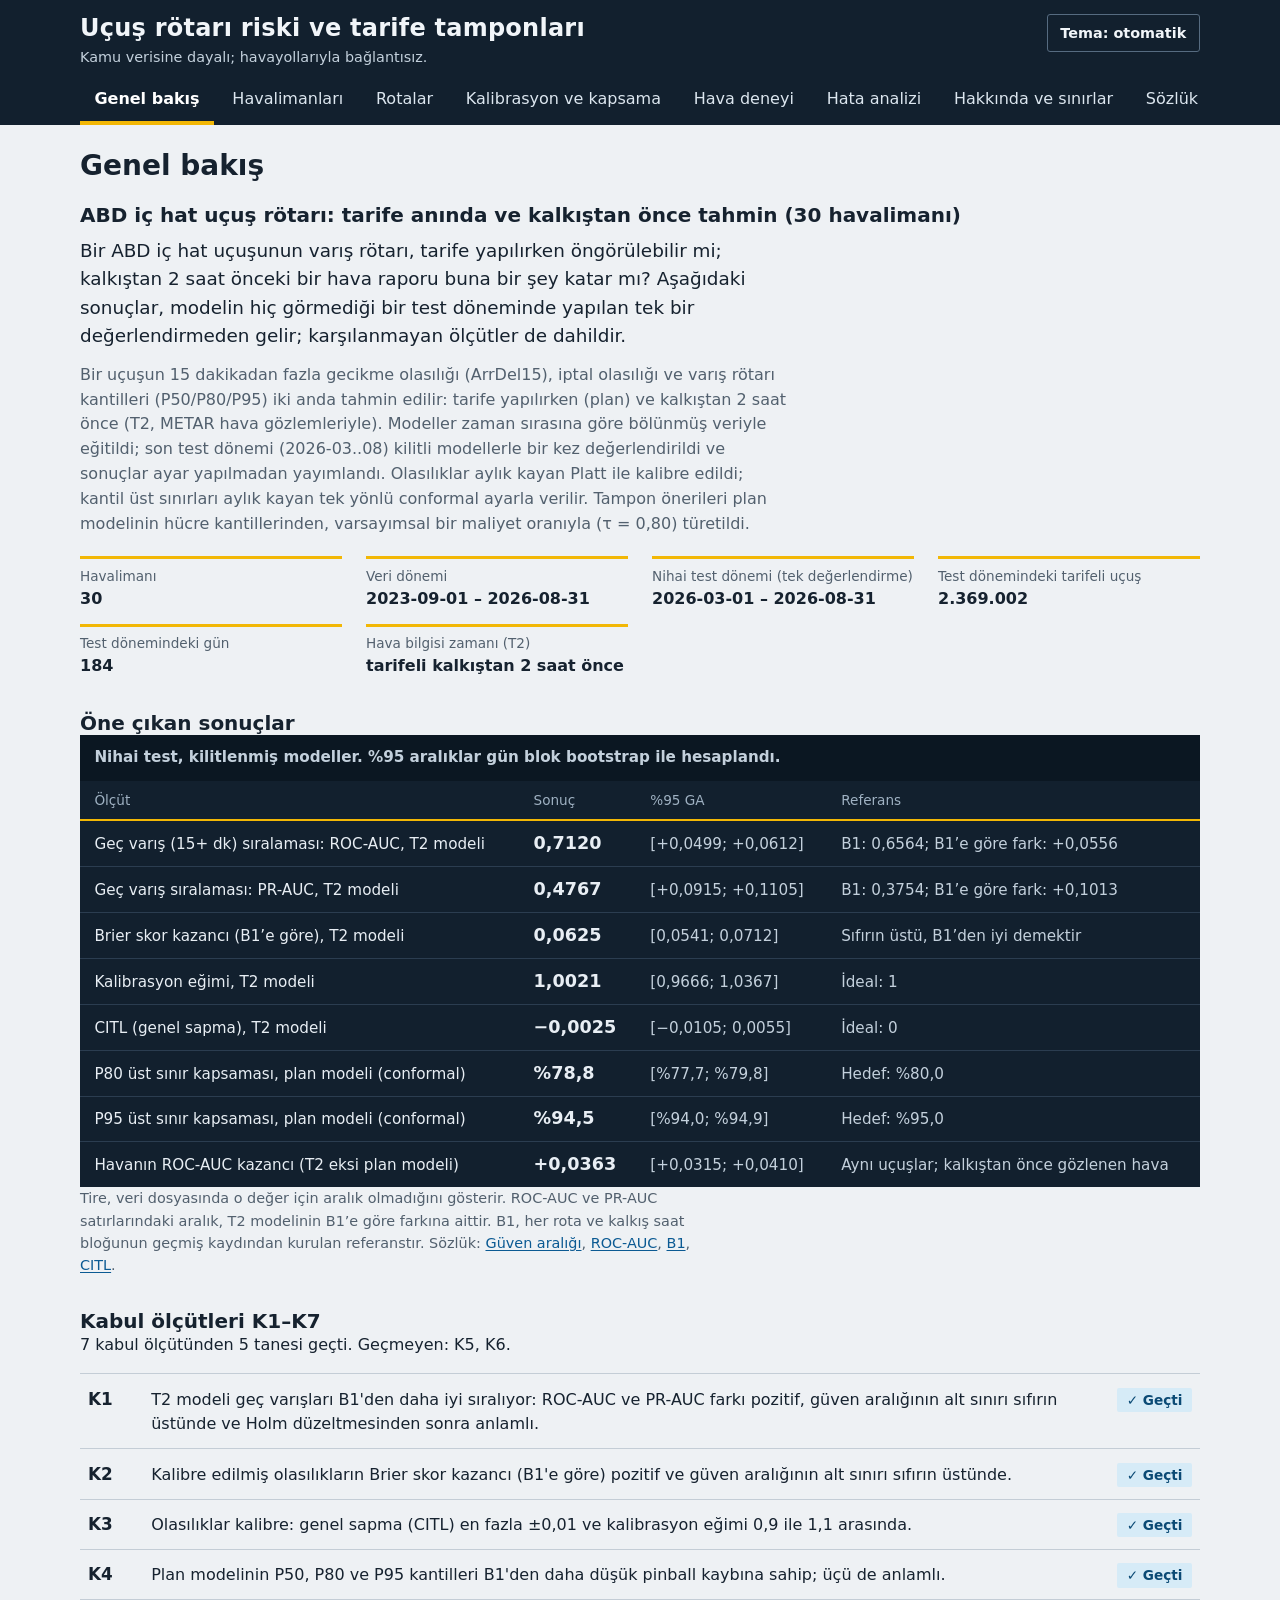
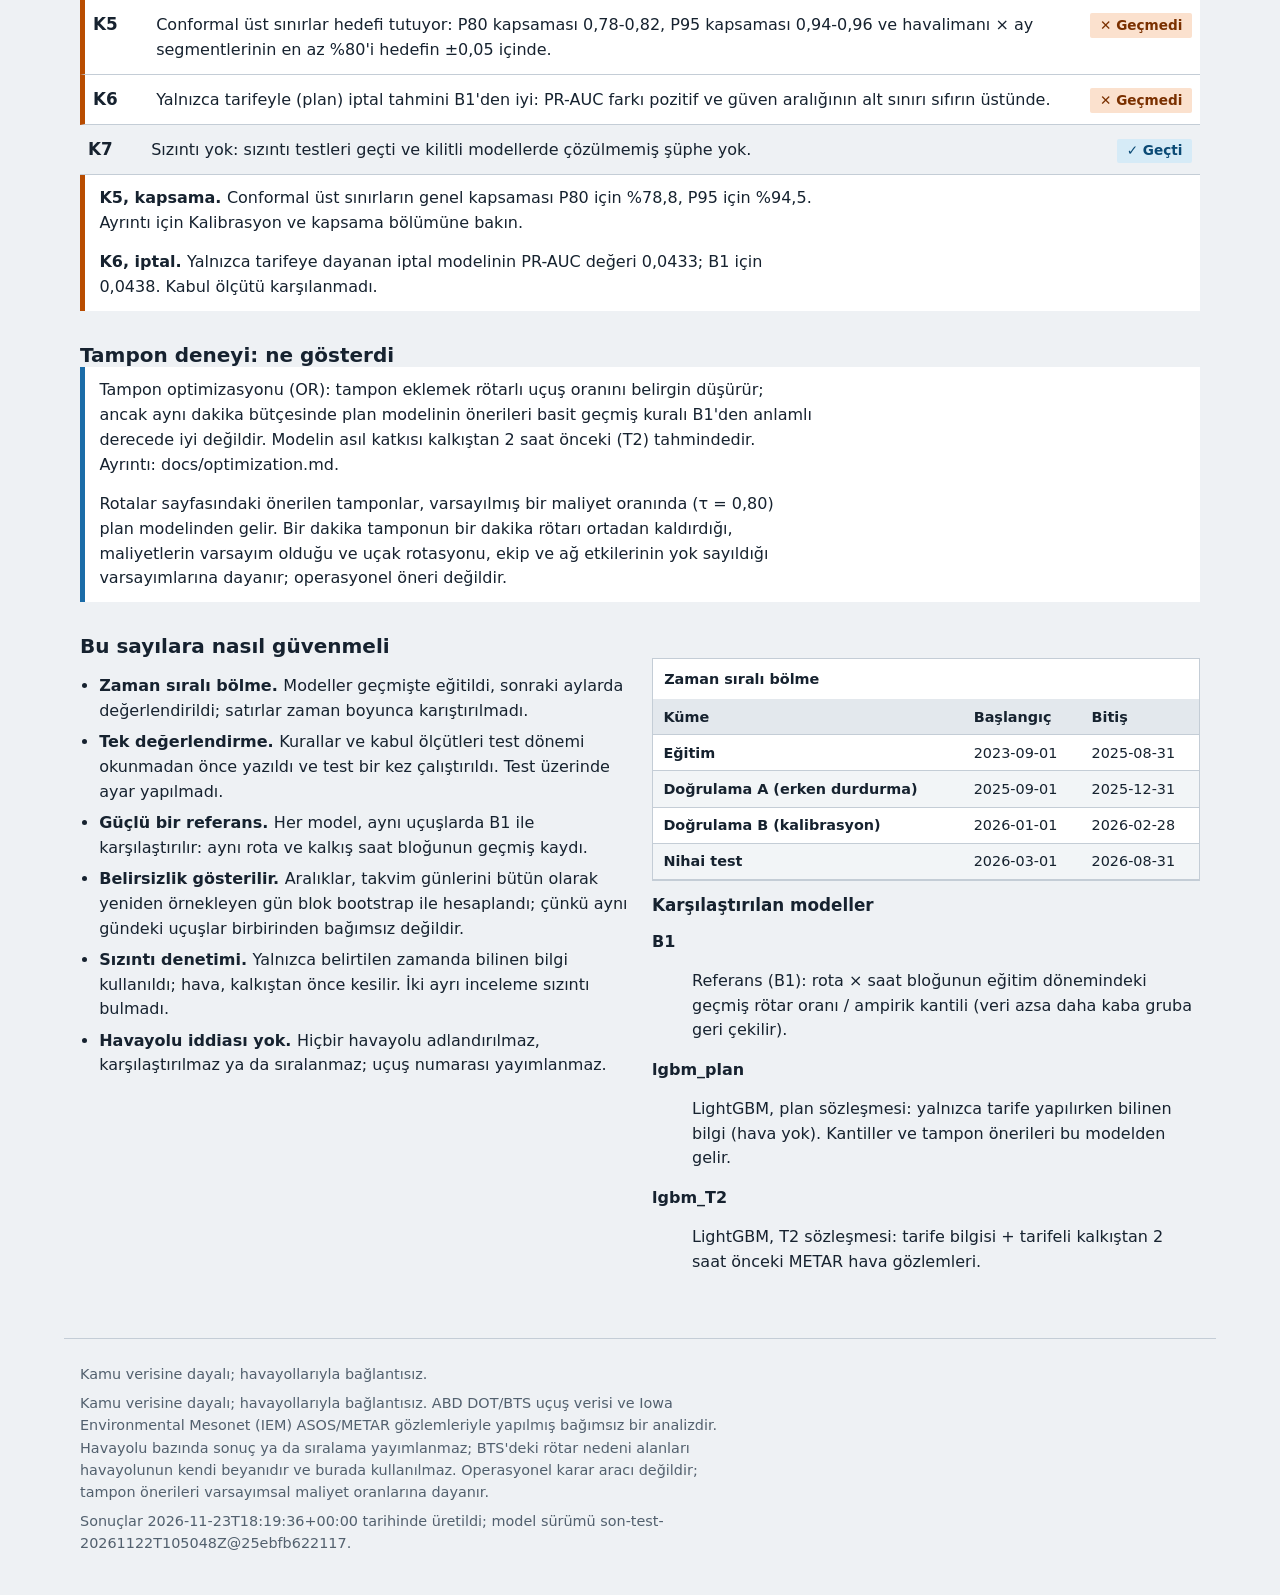
==== deliverables/src/web/index.html @ 30172d58 "Flight delay forecasting: data layer, calibrated models, conformal quantiles, buffer optimisation, s" ====
<!doctype html>
<html lang="tr">
<head>
  <meta charset="utf-8">
  <meta http-equiv="Content-Security-Policy" content="default-src 'self'; script-src 'self'; style-src 'self'; img-src 'self'; font-src 'self'; connect-src 'self'; object-src 'none'; base-uri 'none'; form-action 'none'">
  <meta name="viewport" content="width=device-width, initial-scale=1">
  <meta name="color-scheme" content="light dark">
  <meta name="description" content="ABD iç hat uçuşları için rötar riski ve tarife tamponu analizi; kamu verisine dayalı, havayollarıyla bağlantısız.">
  <title>Uçuş rötarı riski ve tarife tamponları</title>
  <link rel="icon" href="./favicon.svg" type="image/svg+xml">
  <link rel="stylesheet" href="./css/style.css">
  <script src="./js/theme-init.js"></script>
  <script type="module" src="./js/main.js"></script>
</head>
<body>
  <a class="skip" href="#main" id="skip-link">İçeriğe geç</a>

  <header class="masthead">
    <div class="masthead-inner">
      <div class="brand">
        <h1 id="site-title">Uçuş rötarı riski ve tarife tamponları</h1>
        <p class="disclaimer">Kamu verisine dayalı; havayollarıyla bağlantısız.</p>
      </div>
      <button type="button" class="btn theme-btn" id="theme-toggle">Tema: otomatik</button>
    </div>
    <nav aria-label="Bölümler" class="tabs">
      <ul>
        <li><a href="#overview" data-nav="overview">Genel bakış</a></li>
        <li><a href="#airports" data-nav="airports">Havalimanları</a></li>
        <li><a href="#routes" data-nav="routes">Rotalar</a></li>
        <li><a href="#calibration" data-nav="calibration">Kalibrasyon ve kapsama</a></li>
        <li><a href="#weather" data-nav="weather">Hava deneyi</a></li>
        <li><a href="#errors" data-nav="errors">Hata analizi</a></li>
        <li><a href="#about" data-nav="about">Hakkında ve sınırlar</a></li>
        <li><a href="#sozluk" data-nav="sozluk">Sözlük</a></li>
      </ul>
    </nav>
  </header>

  <div id="sample-banner" class="sample-banner" role="note" hidden>
    Bu dosyalar örnek veri olarak işaretli. Sayılar gerçek sonuç değildir.
  </div>

  <main id="main" tabindex="-1">
    <noscript>
      <p class="error">Bu site, önceden hesaplanmış JSON dosyalarını JavaScript ile okur. Sonuçları görmek için JavaScript’i etkinleştirin.</p>
    </noscript>

    <section id="view-overview" class="view" aria-labelledby="h-overview">
      <h2 id="h-overview" tabindex="-1">Genel bakış</h2>
      <div data-view-body></div>
    </section>

    <section id="view-airports" class="view" aria-labelledby="h-airports" hidden>
      <h2 id="h-airports" tabindex="-1">Havalimanları</h2>
      <div data-view-body></div>
    </section>

    <section id="view-routes" class="view" aria-labelledby="h-routes" hidden>
      <h2 id="h-routes" tabindex="-1">Rotalar</h2>
      <div data-view-body></div>
    </section>

    <section id="view-calibration" class="view" aria-labelledby="h-calibration" hidden>
      <h2 id="h-calibration" tabindex="-1">Kalibrasyon ve kapsama</h2>
      <div data-view-body></div>
    </section>

    <section id="view-weather" class="view" aria-labelledby="h-weather" hidden>
      <h2 id="h-weather" tabindex="-1">Hava deneyi</h2>
      <div data-view-body></div>
    </section>

    <section id="view-errors" class="view" aria-labelledby="h-errors" hidden>
      <h2 id="h-errors" tabindex="-1">Hata analizi</h2>
      <div data-view-body></div>
    </section>

    <section id="view-about" class="view" aria-labelledby="h-about" hidden>
      <h2 id="h-about" tabindex="-1">Hakkında ve sınırlar</h2>
      <div data-view-body></div>
    </section>

    <section id="view-sozluk" class="view" aria-labelledby="h-sozluk" hidden>
      <h2 id="h-sozluk" tabindex="-1">Sözlük</h2>
      <div data-view-body></div>
    </section>
  </main>

  <footer class="site-footer">
    <p>Kamu verisine dayalı; havayollarıyla bağlantısız.</p>
    <p id="footer-disclaimer"></p>
    <p id="footer-build"></p>
  </footer>
</body>
</html>
---- deliverables/src/web/css/style.css ----
/* Flight delay risk and schedule buffers - static site styles.
   Palette (named): apron ink #12202E, tarmac #EEF1F4, signal blue #1B6CA8,
   beacon orange #B84C00, taxiway amber #F2B705, slate #52606E.
   No web fonts: system stacks only (the site loads nothing from outside). */

:root {
  color-scheme: light;
  --ink: #12202E;
  --tarmac: #EEF1F4;
  --blue: #1B6CA8;
  --orange: #B84C00;
  --amber: #F2B705;
  --slate: #52606E;

  --bg: var(--tarmac);
  --surface: #FFFFFF;
  --surface-2: #E3E8ED;
  --text: #16222F;
  --muted: var(--slate);
  --line: #C4CDD6;
  --link: #0B5A93;
  --focus: #0B4F8A;
  --map-bg: #F7F9FB;

  --c-a: #1B6CA8;
  --c-b: #B84C00;
  --c-c: #5C6B7A;
  --c-d: #00805F;
  --c-e: #A8337F;

  --pass-bg: #D6EBF7;
  --pass-fg: #0B4A75;
  --fail-bg: #FBE1CE;
  --fail-fg: #7A3000;
  --na-bg: #E3E8ED;
  --na-fg: #3E4A57;

  --font-body: system-ui, -apple-system, "Segoe UI", Roboto, "Helvetica Neue", Arial, sans-serif;
  --font-head: "Bahnschrift", "DIN Alternate", "Franklin Gothic Medium", "Arial Narrow", system-ui, sans-serif;
  --wrap: 72rem;
}

@media (prefers-color-scheme: dark) {
  :root:not([data-theme="light"]) {
    color-scheme: dark;
    --bg: #0C151E;
    --surface: #142130;
    --surface-2: #1B2D40;
    --text: #E4EAF0;
    --muted: #A7B5C3;
    --line: #2A3C4F;
    --link: #8CC8F2;
    --focus: #FFD24A;
    --map-bg: #101C28;
    --c-a: #5DAEE8;
    --c-b: #FF9A4D;
    --c-c: #A7B5C3;
    --c-d: #3CCB9D;
    --c-e: #E58AC3;
    --pass-bg: #123850;
    --pass-fg: #BFE3FA;
    --fail-bg: #4A2406;
    --fail-fg: #FFD0A8;
    --na-bg: #22303F;
    --na-fg: #C3CED9;
  }
}

:root[data-theme="dark"] {
  color-scheme: dark;
  --bg: #0C151E;
  --surface: #142130;
  --surface-2: #1B2D40;
  --text: #E4EAF0;
  --muted: #A7B5C3;
  --line: #2A3C4F;
  --link: #8CC8F2;
  --focus: #FFD24A;
  --map-bg: #101C28;
  --c-a: #5DAEE8;
  --c-b: #FF9A4D;
  --c-c: #A7B5C3;
  --c-d: #3CCB9D;
  --c-e: #E58AC3;
  --pass-bg: #123850;
  --pass-fg: #BFE3FA;
  --fail-bg: #4A2406;
  --fail-fg: #FFD0A8;
  --na-bg: #22303F;
  --na-fg: #C3CED9;
}

*, *::before, *::after { box-sizing: border-box; }
[hidden] { display: none !important; }

html { font-size: 100%; -webkit-text-size-adjust: 100%; }

body {
  margin: 0;
  background: var(--bg);
  color: var(--text);
  font-family: var(--font-body);
  font-size: 1rem;
  line-height: 1.55;
}

h1, h2, h3, h4 { font-family: var(--font-head); line-height: 1.2; margin: 0; }
h2 { font-size: 1.75rem; font-weight: 600; }
h3 { font-size: 1.25rem; font-weight: 600; }
h4 { font-size: 1.05rem; font-weight: 600; }
p { margin: 0; }
p, li, dd { max-width: 70ch; }

a { color: var(--link); text-underline-offset: 0.15em; }

:focus-visible { outline: 3px solid var(--focus); outline-offset: 2px; }
h2:focus, main:focus { outline: none; }

.skip {
  position: absolute; left: 0.5rem; top: -4rem; z-index: 10;
  background: var(--amber); color: var(--ink); padding: 0.5rem 0.9rem; font-weight: 600;
}
.skip:focus { top: 0.5rem; }

.visually-hidden {
  position: absolute; width: 1px; height: 1px; margin: -1px; padding: 0;
  overflow: hidden; clip: rect(0 0 0 0); white-space: nowrap; border: 0;
}

.muted { color: var(--muted); }
.num { text-align: right; font-variant-numeric: tabular-nums; }

/* Masthead and section tabs */
.masthead { background: var(--ink); color: #F1F5F9; }
.masthead :focus-visible { outline-color: var(--amber); }
.masthead-inner {
  max-width: var(--wrap); margin: 0 auto; padding: 0.9rem 1rem 0.5rem;
  display: flex; gap: 1rem; align-items: flex-start; justify-content: space-between;
}
.brand h1 { font-size: 1.5rem; font-weight: 600; letter-spacing: 0.01em; }
.disclaimer { color: #C3D0DC; font-size: 0.9rem; margin-top: 0.15rem; }

.tabs { max-width: var(--wrap); margin: 0 auto; padding: 0 1rem; overflow-x: auto; }
.tabs ul { list-style: none; margin: 0; padding: 0; display: flex; gap: 0.25rem; min-width: max-content; }
.tabs li { max-width: none; }
.tabs a {
  display: block; padding: 0.7rem 0.9rem 0.6rem; color: #DCE6EF; text-decoration: none;
  border-bottom: 4px solid transparent; font-weight: 500;
}
.tabs a:hover { color: #FFFFFF; border-bottom-color: #566B80; }
.tabs a[aria-current="page"] { color: #FFFFFF; border-bottom-color: var(--amber); font-weight: 600; }

.sample-banner { background: var(--amber); color: var(--ink); padding: 0.6rem 1rem; text-align: center; font-weight: 600; }

/* Layout */
main { max-width: var(--wrap); margin: 0 auto; padding: 1.5rem 1rem 3rem; }
.view > h2 { margin-bottom: 1.25rem; }
[data-view-body] > * + * { margin-top: 2rem; }
.stack > * + * { margin-top: 0.9rem; }

.site-footer { border-top: 1px solid var(--line); padding: 1.5rem 1rem 2.5rem; color: var(--muted); font-size: 0.9rem; max-width: var(--wrap); margin: 0 auto; }
.site-footer p + p { margin-top: 0.4rem; }

/* Buttons and form controls */
.btn {
  font: inherit; font-size: 0.9rem; font-weight: 600; cursor: pointer;
  background: var(--surface); color: var(--text); border: 1px solid var(--line);
  padding: 0.4rem 0.8rem; border-radius: 3px;
}
.btn:hover { border-color: var(--blue); }
.theme-btn { background: transparent; color: #F1F5F9; border-color: #566B80; flex: none; }
.theme-btn:hover { border-color: #FFFFFF; }

.controls { display: flex; flex-wrap: wrap; gap: 0.75rem 1.25rem; align-items: flex-end; }
.field { display: flex; flex-direction: column; gap: 0.25rem; font-size: 0.9rem; font-weight: 600; min-width: 11rem; }
.field select {
  font: inherit; font-weight: 400; color: var(--text); background: var(--surface);
  border: 1px solid var(--muted); border-radius: 3px; padding: 0.4rem 0.5rem; max-width: 100%;
}

/* Notices */
.notice { border-left: 5px solid var(--blue); background: var(--surface); padding: 0.7rem 0.9rem; }
.notice.warn { border-left-color: var(--orange); }
.notice strong { font-weight: 700; }
.note { color: var(--muted); font-size: 0.9rem; }
.status { color: var(--muted); }
.error { border-left: 5px solid var(--orange); background: var(--fail-bg); color: var(--fail-fg); padding: 0.8rem 1rem; }
.error p + p { margin-top: 0.5rem; }
.error .btn { margin-top: 0.75rem; }

/* Overview hero and board */
.hero .lede { font-size: 1.15rem; max-width: 62ch; margin-top: 0.6rem; }
.hero .method { margin-top: 0.75rem; color: var(--muted); }
.facts { display: grid; grid-template-columns: repeat(auto-fit, minmax(13rem, 1fr)); gap: 0.75rem 1.5rem; margin: 1.25rem 0 0; padding: 0; }
.facts div { border-top: 3px solid var(--amber); padding-top: 0.4rem; }
.facts dt { color: var(--muted); font-size: 0.85rem; }
.facts dd { margin: 0; font-weight: 600; font-variant-numeric: tabular-nums; }

.board { width: 100%; border-collapse: collapse; background: var(--ink); color: #E8EEF4; font-size: 0.95rem; }
.board caption { text-align: left; padding: 0.7rem 0.9rem; background: #0B1722; color: #C3D0DC; font-weight: 600; caption-side: top; }
.board th, .board td { padding: 0.55rem 0.9rem; text-align: left; vertical-align: baseline; }
.board thead th { color: #9FB1C2; font-weight: 500; font-size: 0.85rem; border-bottom: 2px solid var(--amber); }
.board tbody tr + tr > * { border-top: 1px solid #2B3D50; }
.board tbody th { font-weight: 500; }
.board td.num { font-size: 1.1rem; font-weight: 600; white-space: nowrap; }
.board td.ci { color: #C3D0DC; white-space: nowrap; }
.board td.ref { color: #C3D0DC; }
.board-wrap { overflow-x: auto; }

/* Acceptance criteria */
.criteria { list-style: none; margin: 1rem 0 0; padding: 0; border-top: 1px solid var(--line); }
.criteria > li { max-width: none; display: grid; grid-template-columns: 3.2rem 1fr auto; gap: 0.25rem 0.75rem; align-items: baseline; padding: 0.7rem 0.5rem; border-bottom: 1px solid var(--line); }
.criteria > li.is-fail { border-left: 5px solid var(--orange); background: var(--surface); }
.criteria .cid { font-family: var(--font-head); font-weight: 700; font-size: 1.05rem; }
.criteria .ctitle { font-weight: 500; }
.criteria details { grid-column: 2 / -1; font-size: 0.9rem; color: var(--muted); }
.criteria summary { cursor: pointer; }
.badge { display: inline-block; padding: 0.1rem 0.6rem; border-radius: 2px; font-size: 0.85rem; font-weight: 700; white-space: nowrap; }
.badge.pass { background: var(--pass-bg); color: var(--pass-fg); }
.badge.fail { background: var(--fail-bg); color: var(--fail-fg); }
.badge.na { background: var(--na-bg); color: var(--na-fg); }

.points { padding-left: 1.2rem; }
.points li { margin-top: 0.4rem; }

/* Generic tables */
.table-wrap { overflow-x: auto; border: 1px solid var(--line); background: var(--surface); max-width: 100%; }
.table-wrap:focus-visible { outline-offset: -3px; }
table.data { border-collapse: collapse; width: 100%; font-size: 0.9rem; }
table.data caption { text-align: left; padding: 0.55rem 0.7rem; font-weight: 600; }
table.data th, table.data td { padding: 0.4rem 0.65rem; border-bottom: 1px solid var(--line); text-align: left; vertical-align: baseline; white-space: nowrap; }
table.data thead th { background: var(--surface-2); font-weight: 600; }
table.data tr.group-row th { text-align: center; font-size: 0.8rem; color: var(--muted); border-left: 1px solid var(--line); }
table.data tr.group-row th:first-child { border-left: 0; }
table.data th.num, table.data td.num { text-align: right; font-variant-numeric: tabular-nums; }
table.data tbody tr:nth-child(even) { background: color-mix(in srgb, var(--surface-2) 45%, transparent); }
table.data tbody th { font-weight: 600; }
table.data .np { color: var(--muted); font-style: italic; }
table.sticky-first th:first-child, table.sticky-first td:first-child { position: sticky; left: 0; background: var(--surface); z-index: 1; }
table.sticky-first thead th:first-child { background: var(--surface-2); }
button.sort { font: inherit; font-weight: 600; color: inherit; background: none; border: 0; padding: 0; cursor: pointer; text-align: inherit; }
button.sort .arrow { display: inline-block; min-width: 1em; color: var(--muted); }
button.sort:hover { text-decoration: underline; }
.table-status { margin-top: 0.5rem; color: var(--muted); font-size: 0.9rem; }
.table-more { margin-top: 0.5rem; }
.link-btn { font: inherit; color: var(--link); background: none; border: 0; padding: 0; cursor: pointer; text-decoration: underline; text-underline-offset: 0.15em; font-weight: 600; }

/* Charts and map */
.chart-box { background: var(--surface); border: 1px solid var(--line); padding: 0.5rem; max-width: 46rem; }
.chart-box.wide { max-width: none; }
.chart { display: block; width: 100%; height: auto; }
.chart text { font-family: var(--font-body); font-size: 12px; fill: var(--muted); }
.chart .grid { stroke: var(--line); stroke-width: 1; }
.chart .axis { stroke: var(--muted); stroke-width: 1.2; }
.chart .diag { stroke: var(--muted); stroke-width: 1.2; stroke-dasharray: 2 4; }
.chart .ref { stroke: var(--text); stroke-width: 1.2; stroke-dasharray: 6 4; }
.chart text.ref-label { fill: var(--text); text-anchor: end; }
.chart text.axis-title { fill: var(--text); text-anchor: middle; font-size: 12.5px; }
.chart text.bar-val { fill: var(--text); }
.chart .bar { fill: var(--c-a); }
.chart .bar.neg { fill: var(--c-b); }
.chart.mini { display: inline-block; width: 150px; height: 22px; vertical-align: middle; }

.ser { --sc: var(--c-a); }
.ser-a { --sc: var(--c-a); }
.ser-b { --sc: var(--c-b); }
.ser-c { --sc: var(--c-c); }
.ser-d { --sc: var(--c-d); }
.ser-e { --sc: var(--c-e); }
.ser .line { fill: none; stroke: var(--sc); stroke-width: 2.2; }
.ser.dashed .line { stroke-dasharray: 7 4; }
.ser .mk { fill: var(--sc); stroke: var(--sc); stroke-width: 1.5; }
.ser.hollow .mk { fill: var(--surface); }

.legend { list-style: none; margin: 0.6rem 0 0; padding: 0; display: flex; flex-wrap: wrap; gap: 0.35rem 1.25rem; font-size: 0.9rem; }
.legend li { display: flex; align-items: center; gap: 0.4rem; max-width: none; }
.swatch { flex: none; }

.map-box { background: var(--map-bg); border: 1px solid var(--line); }
.map { display: block; width: 100%; height: auto; }
.map .map-bg { fill: var(--map-bg); }
.map .grid { fill: none; stroke: var(--line); stroke-width: 1; }
.map text { font-family: var(--font-body); }
.map .grid-label { font-size: 11px; fill: var(--muted); }
.map .state { fill: color-mix(in srgb, var(--surface-2) 55%, transparent); stroke: var(--muted); stroke-width: 0.6; stroke-opacity: 0.55; stroke-linejoin: round; }
.map.has-states .grid { stroke-opacity: 0.45; stroke-dasharray: 2 4; }
.map .leader { stroke: var(--muted); stroke-width: 1; }
.map .pt { cursor: pointer; }
.map .pt:focus { outline: none; }
.map .pt .dot { stroke: var(--text); stroke-width: 1.2; }
.map .pt.hidden-pt .dot { fill: var(--surface); stroke-dasharray: 3 2; }
.map .pt .ring { fill: none; stroke: transparent; stroke-width: 3; }
.map .pt:hover .ring { stroke: var(--muted); }
.map .pt.sel .ring, .map .pt:focus-visible .ring { stroke: var(--focus); }
.map .pt-label { font-size: 11px; font-weight: 600; fill: var(--text); paint-order: stroke; stroke: var(--map-bg); stroke-width: 3px; stroke-linejoin: round; pointer-events: none; }

.map-layout { display: grid; gap: 1rem; grid-template-columns: minmax(0, 1fr); }
@media (min-width: 62rem) { .map-layout { grid-template-columns: minmax(0, 1fr) 19rem; align-items: start; } }
.detail { background: var(--surface); border: 1px solid var(--line); border-top: 4px solid var(--amber); padding: 0.8rem 1rem; }
.detail h3 { margin-bottom: 0.4rem; }
.detail dl { margin: 0.6rem 0 0; display: grid; grid-template-columns: 1fr auto; gap: 0.25rem 1rem; }
.detail dt { color: var(--muted); }
.detail dd { margin: 0; text-align: right; font-variant-numeric: tabular-nums; font-weight: 600; }
.ramp { display: flex; align-items: center; gap: 0.5rem; margin-top: 0.6rem; font-size: 0.85rem; color: var(--muted); flex-wrap: wrap; }
.ramp svg { flex: none; }
.ramp .key { display: inline-flex; align-items: center; gap: 0.3rem; }

details.data-table { margin-top: 0.75rem; }
details.data-table summary { cursor: pointer; font-weight: 600; }
details.data-table .table-wrap { margin-top: 0.5rem; }

.two-col { display: grid; gap: 1.5rem; grid-template-columns: minmax(0, 1fr); }
@media (min-width: 62rem) { .two-col { grid-template-columns: minmax(0, 1fr) minmax(0, 1fr); } }

/* Sözlük */
.gloss-input { font: inherit; font-weight: 400; color: var(--text); background: var(--surface); border: 1px solid var(--muted); border-radius: 3px; padding: 0.4rem 0.5rem; width: 100%; min-width: 14rem; }
.gloss-field { min-width: 16rem; flex: 1 1 16rem; max-width: 28rem; }
.gloss-group h3 { border-bottom: 3px solid var(--amber); padding-bottom: 0.3rem; }
.gloss-list { margin: 0; }
.term { max-width: none; padding: 0.75rem 0.5rem; border-bottom: 1px solid var(--line); scroll-margin-top: 1rem; }
.term:focus { outline: none; }
.term.is-target { border-left: 5px solid var(--amber); background: var(--surface); }
.term dt { font-family: var(--font-head); font-weight: 600; font-size: 1.05rem; }
.term dt a { color: inherit; }
.term dd { margin: 0.25rem 0 0; }
.term .where { color: var(--muted); font-size: 0.92rem; }
.term-link { white-space: nowrap; }

.source-list { list-style: none; margin: 0; padding: 0; }
.source-list li { max-width: none; padding: 0.7rem 0; border-top: 1px solid var(--line); }
.source-list li:last-child { border-bottom: 1px solid var(--line); }
.source-list .src-url { color: var(--muted); font-size: 0.9rem; overflow-wrap: anywhere; }

@media (max-width: 40rem) {
  h2 { font-size: 1.45rem; }
  .brand h1 { font-size: 1.25rem; }
  .masthead-inner { flex-direction: column; align-items: stretch; gap: 0.5rem; }
  .theme-btn { align-self: flex-start; }
  .criteria > li { grid-template-columns: 2.6rem 1fr; }
  .criteria .badge { grid-column: 2; justify-self: start; }
  .field { min-width: 100%; }
  .board th, .board td { padding: 0.5rem 0.6rem; }
}

@media (prefers-reduced-motion: reduce) {
  * { animation: none !important; transition: none !important; scroll-behavior: auto !important; }
}

@media (forced-colors: active) {
  .badge { border: 1px solid CanvasText; }
  .map .pt .dot { stroke: CanvasText; }
}
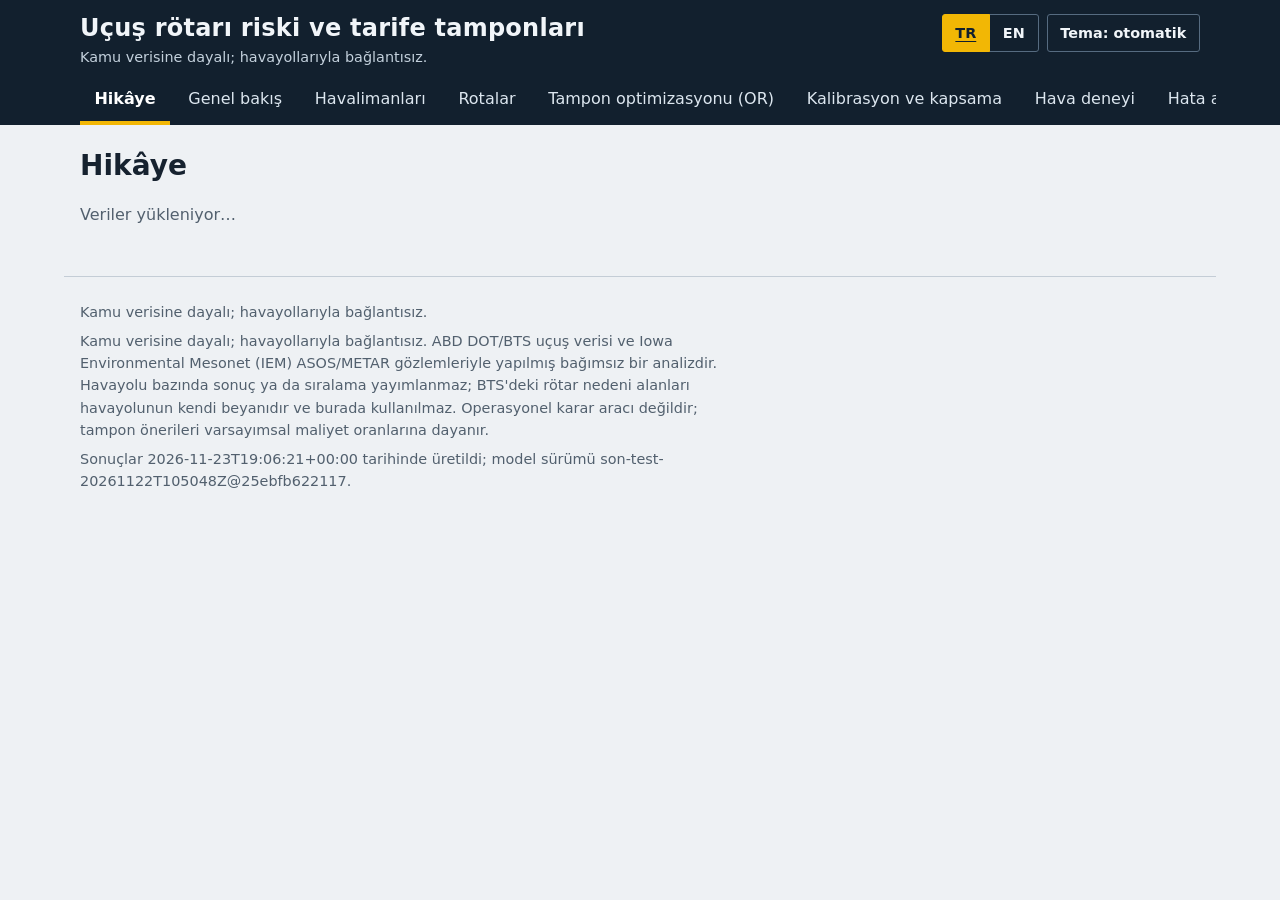
==== commit e08d70e4: "Site: story walkthrough, buffer optimisation tab, TR/EN language switch, plain-language explanations" ====
--- a/deliverables/src/web/index.html
+++ b/deliverables/src/web/index.html
@@ -13,82 +13,103 @@
   <script type="module" src="./js/main.js"></script>
 </head>
 <body>
-  <a class="skip" href="#main" id="skip-link">İçeriğe geç</a>
+  <!-- Sabit metinler Türkçe yazılıdır (varsayılan dil ve JavaScript'siz görünüm). data-t / data-t-aria
+       öznitelikleri js/metin.js içindeki anahtarlardır; dil düğmesiyle İngilizceye çevrilir. -->
+  <a class="skip" href="#main" id="skip-link" data-t="atla">İçeriğe geç</a>
 
   <header class="masthead">
     <div class="masthead-inner">
       <div class="brand">
-        <h1 id="site-title">Uçuş rötarı riski ve tarife tamponları</h1>
-        <p class="disclaimer">Kamu verisine dayalı; havayollarıyla bağlantısız.</p>
+        <h1 id="site-title" data-t="siteBasligi">Uçuş rötarı riski ve tarife tamponları</h1>
+        <p class="disclaimer" data-t="sorumluluk">Kamu verisine dayalı; havayollarıyla bağlantısız.</p>
       </div>
-      <button type="button" class="btn theme-btn" id="theme-toggle">Tema: otomatik</button>
+      <div class="header-tools">
+        <div class="lang-switch" role="group" aria-label="Dil" data-t-aria="dil.grup">
+          <button type="button" class="btn lang-btn" id="lang-tr" data-lang="tr" lang="tr" aria-label="Türkçe" aria-pressed="true">TR</button>
+          <button type="button" class="btn lang-btn" id="lang-en" data-lang="en" lang="en" aria-label="English" aria-pressed="false">EN</button>
+        </div>
+        <button type="button" class="btn theme-btn" id="theme-toggle">Tema: otomatik</button>
+      </div>
     </div>
-    <nav aria-label="Bölümler" class="tabs">
+    <nav aria-label="Bölümler" class="tabs" data-t-aria="nav">
       <ul>
-        <li><a href="#overview" data-nav="overview">Genel bakış</a></li>
-        <li><a href="#airports" data-nav="airports">Havalimanları</a></li>
-        <li><a href="#routes" data-nav="routes">Rotalar</a></li>
-        <li><a href="#calibration" data-nav="calibration">Kalibrasyon ve kapsama</a></li>
-        <li><a href="#weather" data-nav="weather">Hava deneyi</a></li>
-        <li><a href="#errors" data-nav="errors">Hata analizi</a></li>
-        <li><a href="#about" data-nav="about">Hakkında ve sınırlar</a></li>
-        <li><a href="#sozluk" data-nav="sozluk">Sözlük</a></li>
+        <li><a href="#story" data-nav="story" data-t="bolumler.story">Hikâye</a></li>
+        <li><a href="#overview" data-nav="overview" data-t="bolumler.overview">Genel bakış</a></li>
+        <li><a href="#airports" data-nav="airports" data-t="bolumler.airports">Havalimanları</a></li>
+        <li><a href="#routes" data-nav="routes" data-t="bolumler.routes">Rotalar</a></li>
+        <li><a href="#optimization" data-nav="optimization" data-t="bolumler.optimization">Tampon optimizasyonu (OR)</a></li>
+        <li><a href="#calibration" data-nav="calibration" data-t="bolumler.calibration">Kalibrasyon ve kapsama</a></li>
+        <li><a href="#weather" data-nav="weather" data-t="bolumler.weather">Hava deneyi</a></li>
+        <li><a href="#errors" data-nav="errors" data-t="bolumler.errors">Hata analizi</a></li>
+        <li><a href="#about" data-nav="about" data-t="bolumler.about">Hakkında ve sınırlar</a></li>
+        <li><a href="#sozluk" data-nav="sozluk" data-t="bolumler.sozluk">Sözlük</a></li>
       </ul>
     </nav>
   </header>
 
-  <div id="sample-banner" class="sample-banner" role="note" hidden>
+  <div id="sample-banner" class="sample-banner" role="note" hidden data-t="ornekBanner">
     Bu dosyalar örnek veri olarak işaretli. Sayılar gerçek sonuç değildir.
   </div>
 
   <main id="main" tabindex="-1">
     <noscript>
       <p class="error">Bu site, önceden hesaplanmış JSON dosyalarını JavaScript ile okur. Sonuçları görmek için JavaScript’i etkinleştirin.</p>
+      <p class="error" lang="en">This site reads precomputed JSON files with JavaScript. Enable JavaScript to see the results. Based on public data; not affiliated with any airline.</p>
     </noscript>
 
-    <section id="view-overview" class="view" aria-labelledby="h-overview">
-      <h2 id="h-overview" tabindex="-1">Genel bakış</h2>
+    <section id="view-story" class="view" aria-labelledby="h-story">
+      <h2 id="h-story" tabindex="-1" data-t="bolumler.story">Hikâye</h2>
+      <div data-view-body></div>
+    </section>
+
+    <section id="view-overview" class="view" aria-labelledby="h-overview" hidden>
+      <h2 id="h-overview" tabindex="-1" data-t="bolumler.overview">Genel bakış</h2>
       <div data-view-body></div>
     </section>
 
     <section id="view-airports" class="view" aria-labelledby="h-airports" hidden>
-      <h2 id="h-airports" tabindex="-1">Havalimanları</h2>
+      <h2 id="h-airports" tabindex="-1" data-t="bolumler.airports">Havalimanları</h2>
       <div data-view-body></div>
     </section>
 
     <section id="view-routes" class="view" aria-labelledby="h-routes" hidden>
-      <h2 id="h-routes" tabindex="-1">Rotalar</h2>
+      <h2 id="h-routes" tabindex="-1" data-t="bolumler.routes">Rotalar</h2>
+      <div data-view-body></div>
+    </section>
+
+    <section id="view-optimization" class="view" aria-labelledby="h-optimization" hidden>
+      <h2 id="h-optimization" tabindex="-1" data-t="bolumler.optimization">Tampon optimizasyonu (OR)</h2>
       <div data-view-body></div>
     </section>
 
     <section id="view-calibration" class="view" aria-labelledby="h-calibration" hidden>
-      <h2 id="h-calibration" tabindex="-1">Kalibrasyon ve kapsama</h2>
+      <h2 id="h-calibration" tabindex="-1" data-t="bolumler.calibration">Kalibrasyon ve kapsama</h2>
       <div data-view-body></div>
     </section>
 
     <section id="view-weather" class="view" aria-labelledby="h-weather" hidden>
-      <h2 id="h-weather" tabindex="-1">Hava deneyi</h2>
+      <h2 id="h-weather" tabindex="-1" data-t="bolumler.weather">Hava deneyi</h2>
       <div data-view-body></div>
     </section>
 
     <section id="view-errors" class="view" aria-labelledby="h-errors" hidden>
-      <h2 id="h-errors" tabindex="-1">Hata analizi</h2>
+      <h2 id="h-errors" tabindex="-1" data-t="bolumler.errors">Hata analizi</h2>
       <div data-view-body></div>
     </section>
 
     <section id="view-about" class="view" aria-labelledby="h-about" hidden>
-      <h2 id="h-about" tabindex="-1">Hakkında ve sınırlar</h2>
+      <h2 id="h-about" tabindex="-1" data-t="bolumler.about">Hakkında ve sınırlar</h2>
       <div data-view-body></div>
     </section>
 
     <section id="view-sozluk" class="view" aria-labelledby="h-sozluk" hidden>
-      <h2 id="h-sozluk" tabindex="-1">Sözlük</h2>
+      <h2 id="h-sozluk" tabindex="-1" data-t="bolumler.sozluk">Sözlük</h2>
       <div data-view-body></div>
     </section>
   </main>
 
   <footer class="site-footer">
-    <p>Kamu verisine dayalı; havayollarıyla bağlantısız.</p>
+    <p data-t="sorumluluk">Kamu verisine dayalı; havayollarıyla bağlantısız.</p>
     <p id="footer-disclaimer"></p>
     <p id="footer-build"></p>
   </footer>
--- a/deliverables/src/web/css/style.css
+++ b/deliverables/src/web/css/style.css
@@ -331,11 +331,74 @@
 .source-list li:last-child { border-bottom: 1px solid var(--line); }
 .source-list .src-url { color: var(--muted); font-size: 0.9rem; overflow-wrap: anywhere; }
 
+/* Language switch (TR | EN) */
+.header-tools { display: flex; gap: 0.5rem; align-items: center; flex-wrap: wrap; justify-content: flex-end; }
+.lang-switch { display: inline-flex; flex: none; }
+.lang-btn { background: transparent; color: #F1F5F9; border-color: #566B80; border-radius: 0; min-width: 2.75rem; min-height: 2.25rem; }
+.lang-btn:first-child { border-radius: 3px 0 0 3px; }
+.lang-btn + .lang-btn { margin-left: -1px; border-radius: 0 3px 3px 0; }
+.lang-btn:hover { border-color: #FFFFFF; position: relative; }
+.lang-btn[aria-pressed="true"] { background: var(--amber); color: var(--ink); border-color: var(--amber); text-decoration: underline; text-underline-offset: 0.2em; position: relative; }
+.masthead .lang-btn:focus-visible { outline-color: #FFFFFF; position: relative; z-index: 1; }
+
+/* "What does this mean?" box */
+.meaning { border: 1px solid var(--line); border-left: 5px solid var(--amber); background: var(--surface); padding: 0.7rem 0.9rem; }
+.meaning-title { font-size: 1rem; margin-bottom: 0.3rem; }
+.meaning .note { margin-top: 0.4rem; }
+
+/* Story: steps, pictograph, slider */
+.lede { font-size: 1.1rem; max-width: 62ch; }
+.story-step { border-top: 3px solid var(--amber); padding-top: 1rem; }
+.story-step > h3 { display: flex; align-items: center; gap: 0.7rem; font-size: 1.3rem; }
+.step-no { flex: none; display: inline-grid; place-items: center; width: 2.1rem; height: 2.1rem; border-radius: 50%; background: var(--ink); color: var(--amber); font-family: var(--font-head); font-weight: 700; font-size: 1.05rem; }
+.fact { font-weight: 600; font-size: 1.05rem; border-left: 4px solid var(--amber); padding-left: 0.75rem; }
+
+.picto-pair { display: grid; grid-template-columns: repeat(auto-fit, minmax(11rem, 1fr)); gap: 1rem 2rem; max-width: 34rem; }
+.picto-panel { margin: 0; }
+.picto-panel figcaption { margin-top: 0.4rem; display: flex; flex-direction: column; gap: 0.1rem; }
+.picto-count { font-variant-numeric: tabular-nums; }
+.picto { display: block; width: 100%; max-width: 14rem; height: auto; }
+.picto .dot.late { fill: var(--c-b); stroke: var(--c-b); stroke-width: 1.5; }
+.picto .dot.ok { fill: none; stroke: var(--c-c); stroke-width: 1.5; }
+
+.slider-box { max-width: 40rem; display: flex; flex-direction: column; gap: 0.4rem; }
+.slider-label { font-weight: 600; }
+.slider-row { display: flex; align-items: center; gap: 1rem; }
+.slider { flex: 1 1 auto; min-width: 0; height: 2.25rem; accent-color: var(--blue); cursor: pointer; }
+.slider-out { flex: none; min-width: 6.5rem; font-weight: 700; font-size: 1.05rem; font-variant-numeric: tabular-nums; text-align: right; }
+.slider-ends { display: flex; justify-content: space-between; color: var(--muted); font-size: 0.85rem; padding-right: 7.5rem; }
+
+.stat-cards { display: grid; grid-template-columns: repeat(auto-fit, minmax(10rem, 1fr)); gap: 0.75rem; margin: 0; padding: 0; max-width: 40rem; }
+.stat-cards div { background: var(--surface); border-top: 3px solid var(--blue); padding: 0.5rem 0.7rem; }
+.stat-cards dt { color: var(--muted); font-size: 0.85rem; }
+.stat-cards dd { margin: 0; font-weight: 700; font-size: 1.15rem; font-variant-numeric: tabular-nums; }
+
+.meters { display: flex; flex-direction: column; gap: 0.6rem; max-width: 40rem; }
+.meter-row { display: grid; grid-template-columns: minmax(8rem, 12rem) minmax(0, 1fr) auto; gap: 0.25rem 1rem; align-items: center; }
+.meter-row meter { width: 100%; height: 1.2rem; }
+.meter-val { font-variant-numeric: tabular-nums; }
+
+.more-links { list-style: none; margin: 0; padding: 0; }
+.more-links li { max-width: none; padding: 0.4rem 0; border-top: 1px solid var(--line); }
+.more-links li:last-child { border-bottom: 1px solid var(--line); }
+
+/* OR: exploratory section, visibly apart from the main results */
+.explore { border: 2px dashed var(--orange); background: color-mix(in srgb, var(--surface) 55%, transparent); padding: 1rem; }
+.explore-badge { background: var(--fail-bg); color: var(--fail-fg); margin-right: 0.3rem; }
+
 @media (max-width: 40rem) {
   h2 { font-size: 1.45rem; }
   .brand h1 { font-size: 1.25rem; }
   .masthead-inner { flex-direction: column; align-items: stretch; gap: 0.5rem; }
+  .header-tools { justify-content: flex-start; }
   .theme-btn { align-self: flex-start; }
+  .slider-row { flex-wrap: wrap; gap: 0.25rem 1rem; }
+  .slider { flex-basis: 100%; }
+  .slider-out { text-align: left; }
+  .slider-ends { padding-right: 0; }
+  .meter-row { grid-template-columns: minmax(0, 1fr) auto; }
+  .meter-row .meter-label { grid-column: 1 / -1; }
+  .story-step > h3 { font-size: 1.15rem; align-items: flex-start; }
   .criteria > li { grid-template-columns: 2.6rem 1fr; }
   .criteria .badge { grid-column: 2; justify-self: start; }
   .field { min-width: 100%; }
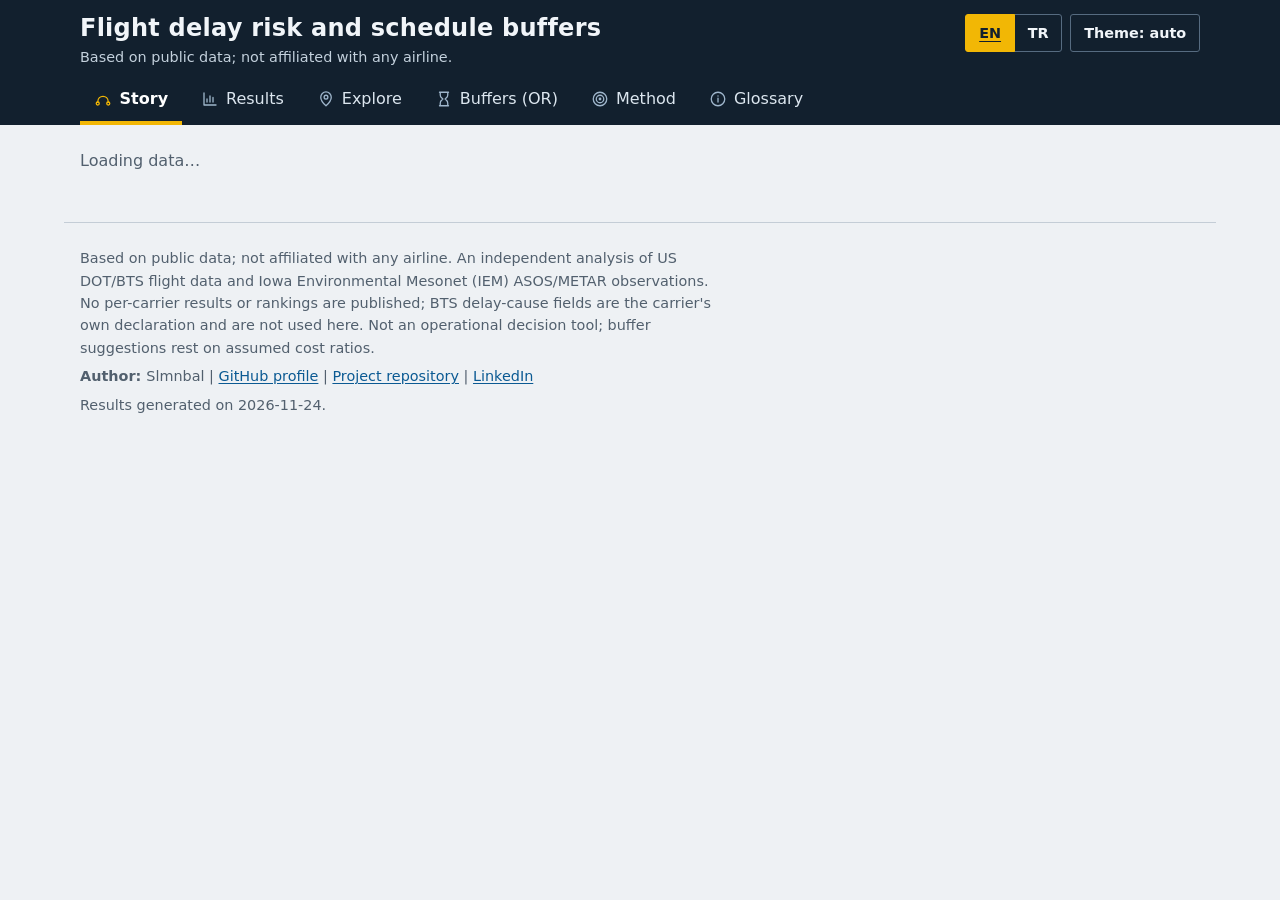
==== commit 7fd45167: "Site: executive story, simpler structure (6 tabs, English default), route arcs and plain-language de" ====
--- a/deliverables/src/web/index.html
+++ b/deliverables/src/web/index.html
@@ -1,116 +1,91 @@
 <!doctype html>
-<html lang="tr">
+<html lang="en">
 <head>
   <meta charset="utf-8">
   <meta http-equiv="Content-Security-Policy" content="default-src 'self'; script-src 'self'; style-src 'self'; img-src 'self'; font-src 'self'; connect-src 'self'; object-src 'none'; base-uri 'none'; form-action 'none'">
   <meta name="viewport" content="width=device-width, initial-scale=1">
   <meta name="color-scheme" content="light dark">
-  <meta name="description" content="ABD iç hat uçuşları için rötar riski ve tarife tamponu analizi; kamu verisine dayalı, havayollarıyla bağlantısız.">
-  <title>Uçuş rötarı riski ve tarife tamponları</title>
+  <meta name="description" content="How well can public data predict US flight delays, and does that help set better schedules? Not affiliated with any airline.">
+  <title>Flight delay risk and schedule buffers</title>
   <link rel="icon" href="./favicon.svg" type="image/svg+xml">
   <link rel="stylesheet" href="./css/style.css">
   <script src="./js/theme-init.js"></script>
   <script type="module" src="./js/main.js"></script>
 </head>
 <body>
-  <!-- Sabit metinler Türkçe yazılıdır (varsayılan dil ve JavaScript'siz görünüm). data-t / data-t-aria
-       öznitelikleri js/metin.js içindeki anahtarlardır; dil düğmesiyle İngilizceye çevrilir. -->
-  <a class="skip" href="#main" id="skip-link" data-t="atla">İçeriğe geç</a>
+  <!-- Sabit metinler İngilizce yazılıdır (varsayılan dil ve JavaScript'siz görünüm). data-t / data-t-aria
+       öznitelikleri js/metin.js içindeki anahtarlardır; dil düğmesiyle Türkçeye çevrilir. -->
+  <a class="skip" href="#main" id="skip-link" data-t="atla">Skip to content</a>
 
   <header class="masthead">
     <div class="masthead-inner">
       <div class="brand">
-        <h1 id="site-title" data-t="siteBasligi">Uçuş rötarı riski ve tarife tamponları</h1>
-        <p class="disclaimer" data-t="sorumluluk">Kamu verisine dayalı; havayollarıyla bağlantısız.</p>
+        <h1 id="site-title" data-t="siteBasligi">Flight delay risk and schedule buffers</h1>
+        <p class="disclaimer" data-t="sorumluluk">Based on public data; not affiliated with any airline.</p>
       </div>
       <div class="header-tools">
-        <div class="lang-switch" role="group" aria-label="Dil" data-t-aria="dil.grup">
-          <button type="button" class="btn lang-btn" id="lang-tr" data-lang="tr" lang="tr" aria-label="Türkçe" aria-pressed="true">TR</button>
-          <button type="button" class="btn lang-btn" id="lang-en" data-lang="en" lang="en" aria-label="English" aria-pressed="false">EN</button>
+        <div class="lang-switch" role="group" aria-label="Language" data-t-aria="dil.grup">
+          <button type="button" class="btn lang-btn" id="lang-en" data-lang="en" lang="en" aria-label="English" aria-pressed="true">EN</button>
+          <button type="button" class="btn lang-btn" id="lang-tr" data-lang="tr" lang="tr" aria-label="Türkçe" aria-pressed="false">TR</button>
         </div>
-        <button type="button" class="btn theme-btn" id="theme-toggle">Tema: otomatik</button>
+        <button type="button" class="btn theme-btn" id="theme-toggle">Theme: auto</button>
       </div>
     </div>
-    <nav aria-label="Bölümler" class="tabs" data-t-aria="nav">
+    <nav aria-label="Sections" class="tabs" data-t-aria="nav">
       <ul>
-        <li><a href="#story" data-nav="story" data-t="bolumler.story">Hikâye</a></li>
-        <li><a href="#overview" data-nav="overview" data-t="bolumler.overview">Genel bakış</a></li>
-        <li><a href="#airports" data-nav="airports" data-t="bolumler.airports">Havalimanları</a></li>
-        <li><a href="#routes" data-nav="routes" data-t="bolumler.routes">Rotalar</a></li>
-        <li><a href="#optimization" data-nav="optimization" data-t="bolumler.optimization">Tampon optimizasyonu (OR)</a></li>
-        <li><a href="#calibration" data-nav="calibration" data-t="bolumler.calibration">Kalibrasyon ve kapsama</a></li>
-        <li><a href="#weather" data-nav="weather" data-t="bolumler.weather">Hava deneyi</a></li>
-        <li><a href="#errors" data-nav="errors" data-t="bolumler.errors">Hata analizi</a></li>
-        <li><a href="#about" data-nav="about" data-t="bolumler.about">Hakkında ve sınırlar</a></li>
-        <li><a href="#sozluk" data-nav="sozluk" data-t="bolumler.sozluk">Sözlük</a></li>
+        <li><a href="#story" data-nav="story"><span class="tab-ico" data-ico="route"></span><span data-t="bolumler.story">Story</span></a></li>
+        <li><a href="#results" data-nav="results"><span class="tab-ico" data-ico="chart"></span><span data-t="bolumler.results">Results</span></a></li>
+        <li><a href="#explore" data-nav="explore"><span class="tab-ico" data-ico="pin"></span><span data-t="bolumler.explore">Explore</span></a></li>
+        <li><a href="#buffers" data-nav="buffers"><span class="tab-ico" data-ico="buffer"></span><span data-t="bolumler.buffers">Buffers (OR)</span></a></li>
+        <li><a href="#method" data-nav="method"><span class="tab-ico" data-ico="target"></span><span data-t="bolumler.method">Method</span></a></li>
+        <li><a href="#sozluk" data-nav="sozluk"><span class="tab-ico" data-ico="info"></span><span data-t="bolumler.sozluk">Glossary</span></a></li>
       </ul>
     </nav>
   </header>
 
   <div id="sample-banner" class="sample-banner" role="note" hidden data-t="ornekBanner">
-    Bu dosyalar örnek veri olarak işaretli. Sayılar gerçek sonuç değildir.
+    These files are marked as sample data. The numbers are not real results.
   </div>
 
   <main id="main" tabindex="-1">
     <noscript>
-      <p class="error">Bu site, önceden hesaplanmış JSON dosyalarını JavaScript ile okur. Sonuçları görmek için JavaScript’i etkinleştirin.</p>
-      <p class="error" lang="en">This site reads precomputed JSON files with JavaScript. Enable JavaScript to see the results. Based on public data; not affiliated with any airline.</p>
+      <p class="error">This site reads precomputed JSON files with JavaScript. Enable JavaScript to see the results. Based on public data; not affiliated with any airline.</p>
     </noscript>
 
     <section id="view-story" class="view" aria-labelledby="h-story">
-      <h2 id="h-story" tabindex="-1" data-t="bolumler.story">Hikâye</h2>
+      <h2 id="h-story" class="visually-hidden" tabindex="-1" data-t="bolumler.story">Story</h2>
       <div data-view-body></div>
     </section>
 
-    <section id="view-overview" class="view" aria-labelledby="h-overview" hidden>
-      <h2 id="h-overview" tabindex="-1" data-t="bolumler.overview">Genel bakış</h2>
+    <section id="view-results" class="view" aria-labelledby="h-results" hidden>
+      <h2 id="h-results" tabindex="-1" data-t="bolumler.results">Results</h2>
       <div data-view-body></div>
     </section>
 
-    <section id="view-airports" class="view" aria-labelledby="h-airports" hidden>
-      <h2 id="h-airports" tabindex="-1" data-t="bolumler.airports">Havalimanları</h2>
+    <section id="view-explore" class="view" aria-labelledby="h-explore" hidden>
+      <h2 id="h-explore" tabindex="-1" data-t="bolumler.explore">Explore</h2>
       <div data-view-body></div>
     </section>
 
-    <section id="view-routes" class="view" aria-labelledby="h-routes" hidden>
-      <h2 id="h-routes" tabindex="-1" data-t="bolumler.routes">Rotalar</h2>
+    <section id="view-buffers" class="view" aria-labelledby="h-buffers" hidden>
+      <h2 id="h-buffers" tabindex="-1" data-t="bolumler.buffers">Buffers (OR)</h2>
       <div data-view-body></div>
     </section>
 
-    <section id="view-optimization" class="view" aria-labelledby="h-optimization" hidden>
-      <h2 id="h-optimization" tabindex="-1" data-t="bolumler.optimization">Tampon optimizasyonu (OR)</h2>
-      <div data-view-body></div>
-    </section>
-
-    <section id="view-calibration" class="view" aria-labelledby="h-calibration" hidden>
-      <h2 id="h-calibration" tabindex="-1" data-t="bolumler.calibration">Kalibrasyon ve kapsama</h2>
-      <div data-view-body></div>
-    </section>
-
-    <section id="view-weather" class="view" aria-labelledby="h-weather" hidden>
-      <h2 id="h-weather" tabindex="-1" data-t="bolumler.weather">Hava deneyi</h2>
-      <div data-view-body></div>
-    </section>
-
-    <section id="view-errors" class="view" aria-labelledby="h-errors" hidden>
-      <h2 id="h-errors" tabindex="-1" data-t="bolumler.errors">Hata analizi</h2>
-      <div data-view-body></div>
-    </section>
-
-    <section id="view-about" class="view" aria-labelledby="h-about" hidden>
-      <h2 id="h-about" tabindex="-1" data-t="bolumler.about">Hakkında ve sınırlar</h2>
+    <section id="view-method" class="view" aria-labelledby="h-method" hidden>
+      <h2 id="h-method" tabindex="-1" data-t="bolumler.method">Method</h2>
       <div data-view-body></div>
     </section>
 
     <section id="view-sozluk" class="view" aria-labelledby="h-sozluk" hidden>
-      <h2 id="h-sozluk" tabindex="-1" data-t="bolumler.sozluk">Sözlük</h2>
+      <h2 id="h-sozluk" tabindex="-1" data-t="bolumler.sozluk">Glossary</h2>
       <div data-view-body></div>
     </section>
   </main>
 
   <footer class="site-footer">
-    <p data-t="sorumluluk">Kamu verisine dayalı; havayollarıyla bağlantısız.</p>
     <p id="footer-disclaimer"></p>
+    <p id="footer-author"></p>
     <p id="footer-build"></p>
   </footer>
 </body>
--- a/deliverables/src/web/css/style.css
+++ b/deliverables/src/web/css/style.css
@@ -1,6 +1,11 @@
 /* Flight delay risk and schedule buffers - static site styles.
-   Palette (named): apron ink #12202E, tarmac #EEF1F4, signal blue #1B6CA8,
-   beacon orange #B84C00, taxiway amber #F2B705, slate #52606E.
+   Identity: dark apron-ink masthead with an amber accent (kept). Colour tokens live in :root and are
+   repeated for the dark theme (media query and [data-theme="dark"]); every group below is defined in all three.
+   - Meaning: --good (teal), --warn (amber), --bad (orange-red), --neutral (slate); text-safe on the page surfaces.
+   - Risk scale --risk-1 ... --risk-5 (low to high late-arrival rate): yellow, orange, red, crimson. One sequence,
+     lightness falls steadily, no green-red pair; the same five steps colour the map dots, route arcs and table.
+   - Categorical series --c-a ... --c-f (colour-blind safe set; charts also differ by marker shape or hatch).
+   - Map: --sea, --land, --land-line.
    No web fonts: system stacks only (the site loads nothing from outside). */
 
 :root {
@@ -20,18 +25,35 @@
   --line: #C4CDD6;
   --link: #0B5A93;
   --focus: #0B4F8A;
-  --map-bg: #F7F9FB;
-
-  --c-a: #1B6CA8;
+  --accent: #946200;
+
+  --good: #0B6B63;
+  --warn: #8A5A00;
+  --bad: #B03410;
+  --neutral: #52606E;
+
+  --risk-0: #8A97A4;
+  --risk-1: #FCE08B;
+  --risk-2: #F9B04A;
+  --risk-3: #EE7A2B;
+  --risk-4: #D13F1F;
+  --risk-5: #8E1B3A;
+
+  --c-a: #0072B2;
   --c-b: #B84C00;
   --c-c: #5C6B7A;
   --c-d: #00805F;
   --c-e: #A8337F;
-
-  --pass-bg: #D6EBF7;
-  --pass-fg: #0B4A75;
-  --fail-bg: #FBE1CE;
-  --fail-fg: #7A3000;
+  --c-f: #946200;
+
+  --sea: #D6E6F2;
+  --land: #FBFAF6;
+  --land-line: #8FA3B6;
+
+  --pass-bg: #D5EFEA;
+  --pass-fg: #064E48;
+  --fail-bg: #FADBD0;
+  --fail-fg: #7A2208;
   --na-bg: #E3E8ED;
   --na-fg: #3E4A57;
 
@@ -51,16 +73,30 @@
     --line: #2A3C4F;
     --link: #8CC8F2;
     --focus: #FFD24A;
-    --map-bg: #101C28;
-    --c-a: #5DAEE8;
+    --accent: #FFC93C;
+    --good: #2DD4BF;
+    --warn: #FFC93C;
+    --bad: #FF8A5C;
+    --neutral: #A7B5C3;
+    --risk-0: #7D8B99;
+    --risk-1: #F7E7A1;
+    --risk-2: #F5B454;
+    --risk-3: #EE7D3E;
+    --risk-4: #E4484F;
+    --risk-5: #D2418F;
+    --c-a: #56B4E9;
     --c-b: #FF9A4D;
     --c-c: #A7B5C3;
     --c-d: #3CCB9D;
     --c-e: #E58AC3;
-    --pass-bg: #123850;
-    --pass-fg: #BFE3FA;
-    --fail-bg: #4A2406;
-    --fail-fg: #FFD0A8;
+    --c-f: #F2C14E;
+    --sea: #0A1826;
+    --land: #182A3C;
+    --land-line: #4A647D;
+    --pass-bg: #0F3F3B;
+    --pass-fg: #A8F0E4;
+    --fail-bg: #4D2012;
+    --fail-fg: #FFD2C2;
     --na-bg: #22303F;
     --na-fg: #C3CED9;
   }
@@ -76,16 +112,30 @@
   --line: #2A3C4F;
   --link: #8CC8F2;
   --focus: #FFD24A;
-  --map-bg: #101C28;
-  --c-a: #5DAEE8;
+  --accent: #FFC93C;
+  --good: #2DD4BF;
+  --warn: #FFC93C;
+  --bad: #FF8A5C;
+  --neutral: #A7B5C3;
+  --risk-0: #7D8B99;
+  --risk-1: #F7E7A1;
+  --risk-2: #F5B454;
+  --risk-3: #EE7D3E;
+  --risk-4: #E4484F;
+  --risk-5: #D2418F;
+  --c-a: #56B4E9;
   --c-b: #FF9A4D;
   --c-c: #A7B5C3;
   --c-d: #3CCB9D;
   --c-e: #E58AC3;
-  --pass-bg: #123850;
-  --pass-fg: #BFE3FA;
-  --fail-bg: #4A2406;
-  --fail-fg: #FFD0A8;
+  --c-f: #F2C14E;
+  --sea: #0A1826;
+  --land: #182A3C;
+  --land-line: #4A647D;
+  --pass-bg: #0F3F3B;
+  --pass-fg: #A8F0E4;
+  --fail-bg: #4D2012;
+  --fail-fg: #FFD2C2;
   --na-bg: #22303F;
   --na-fg: #C3CED9;
 }
@@ -144,11 +194,21 @@
 .tabs ul { list-style: none; margin: 0; padding: 0; display: flex; gap: 0.25rem; min-width: max-content; }
 .tabs li { max-width: none; }
 .tabs a {
-  display: block; padding: 0.7rem 0.9rem 0.6rem; color: #DCE6EF; text-decoration: none;
+  display: flex; align-items: center; gap: 0.45rem; padding: 0.7rem 0.9rem 0.6rem; color: #DCE6EF; text-decoration: none;
   border-bottom: 4px solid transparent; font-weight: 500;
 }
 .tabs a:hover { color: #FFFFFF; border-bottom-color: #566B80; }
 .tabs a[aria-current="page"] { color: #FFFFFF; border-bottom-color: var(--amber); font-weight: 600; }
+.tab-ico { display: inline-flex; color: #9FB6CC; }
+.tabs a:hover .tab-ico { color: #FFFFFF; }
+.tabs a[aria-current="page"] .tab-ico { color: var(--amber); }
+
+/* Icons (js/simgeler.js): decorative, take the colour of the text next to them */
+.ico { flex: none; vertical-align: -0.2em; }
+.with-ico { display: flex; align-items: center; gap: 0.5rem; }
+.with-ico .ico { color: var(--accent); }
+.note-ico { display: flex; align-items: flex-start; gap: 0.5rem; }
+.note-ico .ico { margin-top: 0.2em; color: var(--accent); }
 
 .sample-banner { background: var(--amber); color: var(--ink); padding: 0.6rem 1rem; text-align: center; font-weight: 600; }
 
@@ -179,8 +239,13 @@
 }
 
 /* Notices */
-.notice { border-left: 5px solid var(--blue); background: var(--surface); padding: 0.7rem 0.9rem; }
-.notice.warn { border-left-color: var(--orange); }
+.notice { border-left: 5px solid var(--c-a); background: var(--surface); padding: 0.7rem 0.9rem; }
+.notice.warn { border-left-color: var(--bad); }
+.notice > .ico { float: left; margin: 0.15em 0.6rem 0 0; color: var(--c-a); }
+.notice.warn > .ico { color: var(--bad); }
+.notice > .ico + span { display: block; overflow: hidden; }
+main section > h3 { border-left: 5px solid var(--amber); padding-left: 0.6rem; }
+.story-step > h3 { border-left: 0; padding-left: 0; }
 .notice strong { font-weight: 700; }
 .note { color: var(--muted); font-size: 0.9rem; }
 .status { color: var(--muted); }
@@ -188,13 +253,46 @@
 .error p + p { margin-top: 0.5rem; }
 .error .btn { margin-top: 0.75rem; }
 
-/* Overview hero and board */
-.hero .lede { font-size: 1.15rem; max-width: 62ch; margin-top: 0.6rem; }
-.hero .method { margin-top: 0.75rem; color: var(--muted); }
+/* Story hero: one question, three findings, one chart (dark board, amber accents) */
+.hero { background: var(--ink); color: #E8EEF4; padding: 1.5rem 1.25rem 1.5rem; display: grid; gap: 1.25rem; }
+.hero-q { font-family: var(--font-head); font-size: 1.7rem; line-height: 1.25; font-weight: 600; max-width: 34ch; color: #FFFFFF; }
+.findings { list-style: none; margin: 0; padding: 0; display: grid; grid-template-columns: repeat(auto-fit, minmax(15rem, 1fr)); gap: 1rem; }
+.finding { max-width: none; background: #1B2D40; border-top: 4px solid var(--amber); padding: 0.8rem 1rem 1rem; display: flex; flex-direction: column; gap: 0.3rem; }
+.finding-label { font-weight: 600; color: #C3D0DC; font-size: 0.95rem; }
+.finding-big { font-family: var(--font-head); font-size: 2.2rem; font-weight: 700; line-height: 1.1; color: var(--amber); font-variant-numeric: tabular-nums; }
+.finding-text { color: #E8EEF4; }
+.hero-figure { margin: 0; }
+.hero-figure figcaption { margin-bottom: 0.4rem; }
+.hero .note { color: #C3D0DC; }
+.hero .chart-box { max-width: 42rem; }
+.scope { color: #C3D0DC; }
+.hero-actions { display: flex; flex-wrap: wrap; gap: 0.75rem; max-width: none; }
+.hero .btn { background: transparent; color: #FFFFFF; border-color: #8CA0B3; }
+.hero .btn:hover { border-color: #FFFFFF; }
+.hero .btn-primary { background: var(--amber); color: var(--ink); border-color: var(--amber); }
+.hero .btn:focus-visible { outline-color: var(--amber); }
+a.btn { display: inline-block; text-decoration: none; }
+.story-steps { margin-top: 2rem; }
+.story-steps:focus { outline: none; }
+.story-steps > * + * { margin-top: 2rem; }
+
 .facts { display: grid; grid-template-columns: repeat(auto-fit, minmax(13rem, 1fr)); gap: 0.75rem 1.5rem; margin: 1.25rem 0 0; padding: 0; }
 .facts div { border-top: 3px solid var(--amber); padding-top: 0.4rem; }
 .facts dt { color: var(--muted); font-size: 0.85rem; }
 .facts dd { margin: 0; font-weight: 600; font-variant-numeric: tabular-nums; }
+
+/* Collapsible sections (Results, Explore, Buffers, Method) */
+.fold { border: 1px solid var(--line); border-left: 5px solid var(--amber); background: var(--surface); }
+.fold > summary { cursor: pointer; padding: 0.7rem 0.9rem; font-weight: 600; display: flex; flex-direction: column; gap: 0.15rem; }
+.fold > summary::marker { color: var(--blue); }
+.fold-title { font-family: var(--font-head); font-size: 1.1rem; }
+.fold-sub { font-weight: 400; color: var(--muted); font-size: 0.92rem; }
+.fold-body { padding: 0.25rem 0.9rem 1rem; }
+.folds > * + * { margin-top: 0.6rem; }
+.about-box { border-left: 5px solid var(--amber); background: var(--surface); padding: 0.9rem 1rem; margin-top: 2rem; }
+.about-links a { white-space: nowrap; }
+.explore-routes { margin-top: 2rem; }
+.explore-routes h3:focus { outline: none; }
 
 .board { width: 100%; border-collapse: collapse; background: var(--ink); color: #E8EEF4; font-size: 0.95rem; }
 .board caption { text-align: left; padding: 0.7rem 0.9rem; background: #0B1722; color: #C3D0DC; font-weight: 600; caption-side: top; }
@@ -210,12 +308,12 @@
 /* Acceptance criteria */
 .criteria { list-style: none; margin: 1rem 0 0; padding: 0; border-top: 1px solid var(--line); }
 .criteria > li { max-width: none; display: grid; grid-template-columns: 3.2rem 1fr auto; gap: 0.25rem 0.75rem; align-items: baseline; padding: 0.7rem 0.5rem; border-bottom: 1px solid var(--line); }
-.criteria > li.is-fail { border-left: 5px solid var(--orange); background: var(--surface); }
+.criteria > li.is-fail { border-left: 5px solid var(--bad); background: var(--surface); }
 .criteria .cid { font-family: var(--font-head); font-weight: 700; font-size: 1.05rem; }
 .criteria .ctitle { font-weight: 500; }
 .criteria details { grid-column: 2 / -1; font-size: 0.9rem; color: var(--muted); }
 .criteria summary { cursor: pointer; }
-.badge { display: inline-block; padding: 0.1rem 0.6rem; border-radius: 2px; font-size: 0.85rem; font-weight: 700; white-space: nowrap; }
+.badge { display: inline-flex; align-items: center; gap: 0.35rem; padding: 0.15rem 0.65rem 0.15rem 0.5rem; border-radius: 3px; font-size: 0.9rem; font-weight: 700; white-space: nowrap; }
 .badge.pass { background: var(--pass-bg); color: var(--pass-fg); }
 .badge.fail { background: var(--fail-bg); color: var(--fail-fg); }
 .badge.na { background: var(--na-bg); color: var(--na-fg); }
@@ -267,6 +365,7 @@
 .ser-c { --sc: var(--c-c); }
 .ser-d { --sc: var(--c-d); }
 .ser-e { --sc: var(--c-e); }
+.ser-f { --sc: var(--c-f); }
 .ser .line { fill: none; stroke: var(--sc); stroke-width: 2.2; }
 .ser.dashed .line { stroke-dasharray: 7 4; }
 .ser .mk { fill: var(--sc); stroke: var(--sc); stroke-width: 1.5; }
@@ -276,23 +375,76 @@
 .legend li { display: flex; align-items: center; gap: 0.4rem; max-width: none; }
 .swatch { flex: none; }
 
-.map-box { background: var(--map-bg); border: 1px solid var(--line); }
+/* Map: sea (background) and land (state fill) differ softly; the graticule is a faint dotted line that only
+   shows over the sea (land is drawn on top of it). */
+.map-box { background: var(--sea); border: 1px solid var(--line); }
 .map { display: block; width: 100%; height: auto; }
-.map .map-bg { fill: var(--map-bg); }
-.map .grid { fill: none; stroke: var(--line); stroke-width: 1; }
+.map .map-bg { fill: var(--sea); }
+.map .grid { fill: none; stroke: var(--land-line); stroke-width: 0.8; stroke-opacity: 0.4; stroke-dasharray: 1 5; stroke-linecap: round; }
 .map text { font-family: var(--font-body); }
 .map .grid-label { font-size: 11px; fill: var(--muted); }
-.map .state { fill: color-mix(in srgb, var(--surface-2) 55%, transparent); stroke: var(--muted); stroke-width: 0.6; stroke-opacity: 0.55; stroke-linejoin: round; }
-.map.has-states .grid { stroke-opacity: 0.45; stroke-dasharray: 2 4; }
+.map .state { fill: var(--land); stroke: var(--land-line); stroke-width: 0.7; stroke-linejoin: round; }
 .map .leader { stroke: var(--muted); stroke-width: 1; }
 .map .pt { cursor: pointer; }
 .map .pt:focus { outline: none; }
-.map .pt .dot { stroke: var(--text); stroke-width: 1.2; }
-.map .pt.hidden-pt .dot { fill: var(--surface); stroke-dasharray: 3 2; }
+.pt .dot, .legend-svg .dot { stroke: var(--text); stroke-width: 1.2; fill: var(--surface); }
+.pt.sel .dot { stroke-width: 2.6; }
+.pt.hidden-pt .dot { fill: none; stroke-dasharray: 3 2; }
 .map .pt .ring { fill: none; stroke: transparent; stroke-width: 3; }
 .map .pt:hover .ring { stroke: var(--muted); }
 .map .pt.sel .ring, .map .pt:focus-visible .ring { stroke: var(--focus); }
-.map .pt-label { font-size: 11px; font-weight: 600; fill: var(--text); paint-order: stroke; stroke: var(--map-bg); stroke-width: 3px; stroke-linejoin: round; pointer-events: none; }
+.map .pt-label { font-size: 11px; font-weight: 600; fill: var(--text); paint-order: stroke; stroke: var(--land); stroke-width: 3px; stroke-linejoin: round; pointer-events: none; }
+
+/* Risk scale: five steps, shared by dots, arcs, table bars and the legend (class number = step) */
+.dot.r1, .arc-end.r1, .cbar-fill.r1 { fill: var(--risk-1); }
+.dot.r2, .arc-end.r2, .cbar-fill.r2 { fill: var(--risk-2); }
+.dot.r3, .arc-end.r3, .cbar-fill.r3 { fill: var(--risk-3); }
+.dot.r4, .arc-end.r4, .cbar-fill.r4 { fill: var(--risk-4); }
+.dot.r5, .arc-end.r5, .cbar-fill.r5 { fill: var(--risk-5); }
+.arc-end.r0 { fill: var(--risk-0); }
+.rs0 { stroke: var(--risk-0); }
+.rs1 { stroke: var(--risk-1); }
+.rs2 { stroke: var(--risk-2); }
+.rs3 { stroke: var(--risk-3); }
+.rs4 { stroke: var(--risk-4); }
+.rs5 { stroke: var(--risk-5); }
+.sw.r1 { background: var(--risk-1); }
+.sw.r2 { background: var(--risk-2); }
+.sw.r3 { background: var(--risk-3); }
+.sw.r4 { background: var(--risk-4); }
+.sw.r5 { background: var(--risk-5); }
+.rb1 { --rb: var(--risk-1); }
+.rb2 { --rb: var(--risk-2); }
+.rb3 { --rb: var(--risk-3); }
+.rb4 { --rb: var(--risk-4); }
+.rb5 { --rb: var(--risk-5); }
+
+/* Route arcs: a darker casing keeps pale arcs readable on the pale land in the light theme */
+.arc { cursor: pointer; }
+.arc:focus { outline: none; }
+.arc-hit { fill: none; stroke: transparent; stroke-linecap: round; }
+.arc-case { fill: none; stroke: var(--text); stroke-opacity: 0.4; stroke-linecap: round; }
+.arc-line { fill: none; stroke-linecap: round; stroke-opacity: 0.92; }
+.arc-end { stroke: var(--text); stroke-width: 0.8; stroke-opacity: 0.7; }
+.arc:hover .arc-case { stroke-opacity: 0.85; }
+.arc:focus .arc-case { stroke: var(--focus); stroke-opacity: 1; }
+.map .tip { pointer-events: none; }
+.map .tip.off { display: none; }
+.map .tip-bg { fill: var(--surface); stroke: var(--text); stroke-width: 1; }
+.map .tip-head { font-size: 12px; font-weight: 700; fill: var(--text); }
+.map .tip-line { font-size: 12px; fill: var(--text); }
+
+/* Map legend: colour strip, size key, arc key */
+.map-legend { display: grid; gap: 0.7rem; background: var(--surface); border: 1px solid var(--line); padding: 0.7rem 0.9rem; }
+.legend-row { display: flex; align-items: center; gap: 0.6rem; flex-wrap: wrap; font-size: 0.9rem; }
+.legend-row.legend-col { flex-direction: column; align-items: stretch; gap: 0.3rem; }
+.legend-group { display: grid; gap: 0.5rem; }
+.legend-title { font-weight: 600; }
+.legend-svg { flex: none; }
+.risk-strip { list-style: none; margin: 0; padding: 0; display: flex; gap: 2px; max-width: 30rem; }
+.risk-strip li { flex: 1 1 0; min-width: 0; max-width: none; display: flex; flex-direction: column; gap: 0.2rem; }
+.sw { display: block; height: 0.9rem; border-radius: 2px; box-shadow: inset 0 0 0 1px color-mix(in srgb, var(--text) 45%, transparent); }
+.sw-label { font-size: 0.78rem; color: var(--muted); text-align: center; white-space: nowrap; }
 
 .map-layout { display: grid; gap: 1rem; grid-template-columns: minmax(0, 1fr); }
 @media (min-width: 62rem) { .map-layout { grid-template-columns: minmax(0, 1fr) 19rem; align-items: start; } }
@@ -301,9 +453,46 @@
 .detail dl { margin: 0.6rem 0 0; display: grid; grid-template-columns: 1fr auto; gap: 0.25rem 1rem; }
 .detail dt { color: var(--muted); }
 .detail dd { margin: 0; text-align: right; font-variant-numeric: tabular-nums; font-weight: 600; }
-.ramp { display: flex; align-items: center; gap: 0.5rem; margin-top: 0.6rem; font-size: 0.85rem; color: var(--muted); flex-wrap: wrap; }
-.ramp svg { flex: none; }
-.ramp .key { display: inline-flex; align-items: center; gap: 0.3rem; }
+.detail { border-top-color: var(--accent); }
+.detail dd { color: var(--text); }
+
+/* Explore: summary cards (icon, title, big number, one line) */
+.explore-cards:empty { display: none; }
+.explore-cards { margin-top: 2rem; }
+.tone-good { --tone: var(--good); }
+.tone-warn { --tone: var(--warn); }
+.tone-bad { --tone: var(--bad); }
+.tone-neutral { --tone: var(--neutral); }
+.stat-grid { list-style: none; margin: 0; padding: 0; display: grid; grid-template-columns: repeat(auto-fit, minmax(14.5rem, 1fr)); gap: 1rem; }
+.stat-card { max-width: none; min-width: 0; background: var(--surface); border: 1px solid var(--line); border-top: 5px solid var(--tone, var(--neutral)); padding: 0.8rem 1rem 1rem; display: flex; flex-direction: column; gap: 0.35rem; }
+.stat-ico { display: inline-grid; place-items: center; align-self: flex-start; width: 2.5rem; height: 2.5rem; border-radius: 50%; color: var(--tone, var(--neutral)); background: color-mix(in srgb, var(--tone, var(--neutral)) 14%, var(--surface)); }
+.stat-card h4 { font-size: 1rem; }
+.stat-big { font-family: var(--font-head); font-size: 1.9rem; font-weight: 700; line-height: 1.1; font-variant-numeric: tabular-nums; overflow-wrap: anywhere; }
+.stat-note { font-size: 0.9rem; color: var(--muted); }
+.stat-row { display: flex; align-items: flex-start; gap: 0.5rem; max-width: none; }
+.stat-row .ico { margin-top: 0.15rem; color: var(--tone, var(--neutral)); }
+
+/* Explore: route table (risk badge, small bars, plain column titles with a small technical tag) */
+.p-legend { background: var(--surface); border: 1px solid var(--line); border-left: 5px solid var(--c-a); padding: 0.7rem 0.9rem; display: grid; gap: 0.5rem; }
+.p-legend-title { display: flex; align-items: center; gap: 0.5rem; }
+.p-legend-title .ico { color: var(--c-a); }
+.p-list { margin: 0; display: grid; grid-template-columns: repeat(auto-fit, minmax(13rem, 1fr)); gap: 0.5rem 1.2rem; }
+.p-list > div { max-width: none; }
+.p-list dt { font-weight: 600; }
+.p-list dd { margin: 0; color: var(--muted); }
+.th-tag { display: inline-block; font-size: 0.7rem; font-weight: 600; line-height: 1.35; color: var(--muted); border: 1px solid var(--line); border-radius: 3px; padding: 0 0.3rem; font-variant-numeric: tabular-nums; }
+.th-stack { display: inline-flex; flex-direction: column; align-items: flex-start; gap: 0.15rem; max-width: 9.5rem; white-space: normal; }
+table.data th.num .th-stack { align-items: flex-end; }
+.th-main { display: inline-flex; align-items: center; gap: 0.3rem; text-align: inherit; }
+.th-ico .ico { color: var(--accent); }
+.risk-cell, .q-cell, .buf-cell { display: inline-flex; align-items: center; gap: 0.5rem; }
+.buf-cell .ico { color: var(--accent); }
+.risk-badge { display: inline-flex; align-items: center; gap: 0.25rem; padding: 0.05rem 0.45rem 0.05rem 0.3rem; border: 1px solid var(--line); border-left: 5px solid var(--rb, var(--neutral)); border-radius: 3px; font-size: 0.78rem; font-weight: 700; background: var(--surface); color: var(--text); }
+.cbar { flex: none; display: block; }
+.cbar-bg { fill: var(--surface-2); }
+.qbar-fill.late { fill: var(--c-a); }
+.qbar-fill.early { fill: var(--c-f); }
+.qbar-zero { stroke: var(--text); stroke-width: 1; }
 
 details.data-table { margin-top: 0.75rem; }
 details.data-table summary { cursor: pointer; font-weight: 600; }
@@ -341,15 +530,11 @@
 .lang-btn[aria-pressed="true"] { background: var(--amber); color: var(--ink); border-color: var(--amber); text-decoration: underline; text-underline-offset: 0.2em; position: relative; }
 .masthead .lang-btn:focus-visible { outline-color: #FFFFFF; position: relative; z-index: 1; }
 
-/* "What does this mean?" box */
-.meaning { border: 1px solid var(--line); border-left: 5px solid var(--amber); background: var(--surface); padding: 0.7rem 0.9rem; }
-.meaning-title { font-size: 1rem; margin-bottom: 0.3rem; }
-.meaning .note { margin-top: 0.4rem; }
-
 /* Story: steps, pictograph, slider */
 .lede { font-size: 1.1rem; max-width: 62ch; }
 .story-step { border-top: 3px solid var(--amber); padding-top: 1rem; }
 .story-step > h3 { display: flex; align-items: center; gap: 0.7rem; font-size: 1.3rem; }
+.step-ico { color: var(--accent); }
 .step-no { flex: none; display: inline-grid; place-items: center; width: 2.1rem; height: 2.1rem; border-radius: 50%; background: var(--ink); color: var(--amber); font-family: var(--font-head); font-weight: 700; font-size: 1.05rem; }
 .fact { font-weight: 600; font-size: 1.05rem; border-left: 4px solid var(--amber); padding-left: 0.75rem; }
 
@@ -383,11 +568,16 @@
 .more-links li:last-child { border-bottom: 1px solid var(--line); }
 
 /* OR: exploratory section, visibly apart from the main results */
-.explore { border: 2px dashed var(--orange); background: color-mix(in srgb, var(--surface) 55%, transparent); padding: 1rem; }
+.explore { border: 2px dashed var(--orange); }
 .explore-badge { background: var(--fail-bg); color: var(--fail-fg); margin-right: 0.3rem; }
+.fold.explore > summary { display: block; }
 
 @media (max-width: 40rem) {
   h2 { font-size: 1.45rem; }
+  .hero { padding: 1rem 0.9rem; }
+  .hero-q { font-size: 1.3rem; }
+  .finding-big { font-size: 1.8rem; }
+  .tabs a { padding: 0.65rem 0.7rem 0.55rem; }
   .brand h1 { font-size: 1.25rem; }
   .masthead-inner { flex-direction: column; align-items: stretch; gap: 0.5rem; }
   .header-tools { justify-content: flex-start; }
@@ -413,3 +603,40 @@
   .badge { border: 1px solid CanvasText; }
   .map .pt .dot { stroke: CanvasText; }
 }
+
+/* Narrow screens: grid/flex children may shrink below their content width (charts scroll inside their box). */
+.hero > *, main > *, .story-step > *, .finding { min-width: 0; }
+.chart-box { overflow-x: auto; }
+.chart-box svg { max-width: 100%; height: auto; }
+/* Story slides: one headline, one visual, one or two plain sentences */
+.hero-ozet { color: #C3D0DC; max-width: 40rem; }
+.slide-fig { margin: 0; display: grid; gap: 0.4rem; }
+.slide-fig figcaption { color: var(--muted); font-size: 0.9rem; }
+.slide-text { max-width: 46rem; font-size: 1.05rem; }
+.details-link { margin: 0; font-size: 0.95rem; }
+.picto-big { max-width: 18rem; }
+.chart .bar.emph { fill: var(--c-b); stroke: var(--text); stroke-width: 2; }
+.chart .col { fill: var(--c-a); }
+.chart .col.pred { fill: var(--surface); stroke: var(--c-b); stroke-width: 2; stroke-dasharray: 4 2; }
+.chart text.diag-caption { fill: var(--text); font-size: 12.5px; }
+.seg.flight, .seg.ok { fill: var(--c-a); }
+.seg.delay { fill: var(--c-c); }
+.seg.over, .seg.late { fill: var(--c-b); stroke: var(--text); stroke-width: 1.5; }
+.seg.col { fill: var(--c-a); }
+.seg.pred { fill: var(--surface); stroke: var(--c-b); stroke-width: 2; stroke-dasharray: 4 2; }
+.seg.buffer { stroke: var(--c-a); stroke-width: 1.5; }
+.seg.saved { stroke: var(--c-d); stroke-width: 1.5; }
+.hatch .hatch-bg { fill: var(--surface); }
+.hatch-a .hatch-ln { stroke: var(--c-a); stroke-width: 2; }
+.hatch-d .hatch-ln { stroke: var(--c-d); stroke-width: 2; }
+.key-list { margin-top: 0.3rem; }
+.panel-pair { display: grid; grid-template-columns: repeat(auto-fit, minmax(17rem, 1fr)); gap: 1rem; }
+.panel-pair > * { min-width: 0; }
+.action-cards { list-style: none; margin: 0; padding: 0; display: grid; grid-template-columns: repeat(auto-fit, minmax(15rem, 1fr)); gap: 1rem; }
+.action { max-width: none; background: var(--surface); border: 1px solid var(--line); border-top: 4px solid var(--amber); padding: 0.8rem 1rem 1rem; display: flex; flex-direction: column; gap: 0.4rem; }
+.action h4 { font-size: 1.05rem; }
+.action h4 .ico { color: var(--accent); }
+.action p { margin: 0; }
+.story-step { scroll-margin-top: 1rem; }
+/* A hidden (unpublished) airport is drawn as a dashed outline only, so a published neighbour under it keeps its colour. */
+.map .pt.hidden-pt .dot { fill: none; }
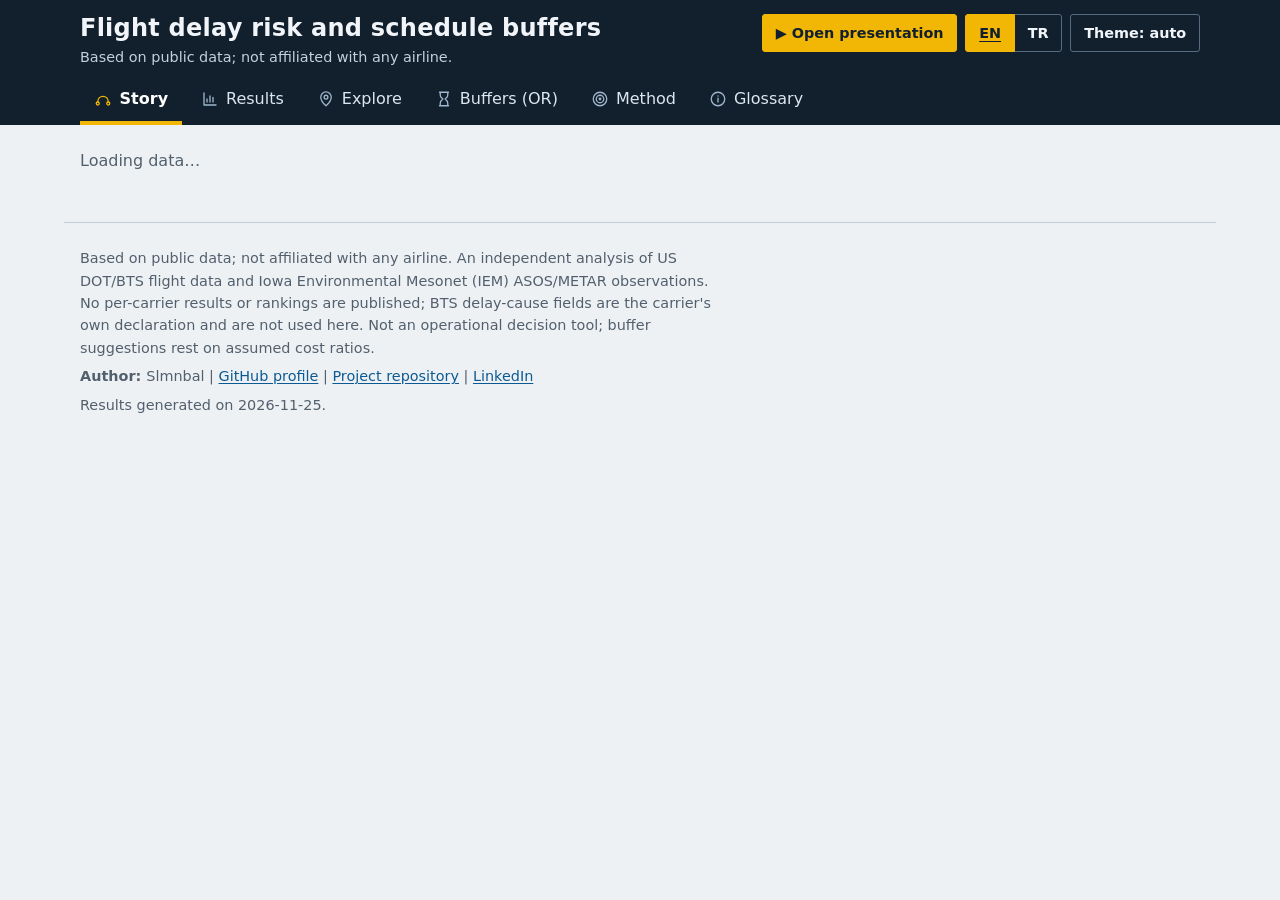
==== commit ecd5aa0b: "Executive presentation site (11 slides) linked with the detailed site; full-width map with clearer r" ====
--- a/deliverables/src/web/index.html
+++ b/deliverables/src/web/index.html
@@ -9,6 +9,7 @@
   <title>Flight delay risk and schedule buffers</title>
   <link rel="icon" href="./favicon.svg" type="image/svg+xml">
   <link rel="stylesheet" href="./css/style.css">
+  <link rel="stylesheet" href="./css/harita.css">
   <script src="./js/theme-init.js"></script>
   <script type="module" src="./js/main.js"></script>
 </head>
@@ -24,6 +25,7 @@
         <p class="disclaimer" data-t="sorumluluk">Based on public data; not affiliated with any airline.</p>
       </div>
       <div class="header-tools">
+        <a class="btn btn-present" id="open-presentation" href="./sunum/" data-t="sunum.ac">▶ Open presentation</a>
         <div class="lang-switch" role="group" aria-label="Language" data-t-aria="dil.grup">
           <button type="button" class="btn lang-btn" id="lang-en" data-lang="en" lang="en" aria-label="English" aria-pressed="true">EN</button>
           <button type="button" class="btn lang-btn" id="lang-tr" data-lang="tr" lang="tr" aria-label="Türkçe" aria-pressed="false">TR</button>
--- a/deliverables/src/web/css/style.css
+++ b/deliverables/src/web/css/style.css
@@ -423,10 +423,11 @@
 .arc { cursor: pointer; }
 .arc:focus { outline: none; }
 .arc-hit { fill: none; stroke: transparent; stroke-linecap: round; }
-.arc-case { fill: none; stroke: var(--text); stroke-opacity: 0.4; stroke-linecap: round; }
-.arc-line { fill: none; stroke-linecap: round; stroke-opacity: 0.92; }
-.arc-end { stroke: var(--text); stroke-width: 0.8; stroke-opacity: 0.7; }
-.arc:hover .arc-case { stroke-opacity: 0.85; }
+.arc-case { fill: none; stroke: var(--text); stroke-opacity: 0.8; stroke-linecap: round; }
+.arc-line { fill: none; stroke-linecap: round; stroke-opacity: 1; }
+.arc-glow { display: none; fill: none; stroke-linecap: round; pointer-events: none; }
+.arc-end { stroke: var(--text); stroke-width: 1.2; stroke-opacity: 0.9; }
+.arc:hover .arc-case { stroke-opacity: 1; }
 .arc:focus .arc-case { stroke: var(--focus); stroke-opacity: 1; }
 .map .tip { pointer-events: none; }
 .map .tip.off { display: none; }
@@ -446,8 +447,6 @@
 .sw { display: block; height: 0.9rem; border-radius: 2px; box-shadow: inset 0 0 0 1px color-mix(in srgb, var(--text) 45%, transparent); }
 .sw-label { font-size: 0.78rem; color: var(--muted); text-align: center; white-space: nowrap; }
 
-.map-layout { display: grid; gap: 1rem; grid-template-columns: minmax(0, 1fr); }
-@media (min-width: 62rem) { .map-layout { grid-template-columns: minmax(0, 1fr) 19rem; align-items: start; } }
 .detail { background: var(--surface); border: 1px solid var(--line); border-top: 4px solid var(--amber); padding: 0.8rem 1rem; }
 .detail h3 { margin-bottom: 0.4rem; }
 .detail dl { margin: 0.6rem 0 0; display: grid; grid-template-columns: 1fr auto; gap: 0.25rem 1rem; }
@@ -638,5 +637,10 @@
 .action h4 .ico { color: var(--accent); }
 .action p { margin: 0; }
 .story-step { scroll-margin-top: 1rem; }
+/* Link to the presentation site (header and Story) */
+a.btn-present { display: inline-flex; align-items: center; gap: 0.4rem; text-decoration: none; background: var(--amber); color: var(--ink); border-color: var(--amber); font-weight: 700; }
+a.btn-present:hover { border-color: #FFFFFF; }
+.masthead a.btn-present:focus-visible { outline-color: #FFFFFF; }
+.hero a.btn-present { background: var(--amber); color: var(--ink); border-color: var(--amber); }
 /* A hidden (unpublished) airport is drawn as a dashed outline only, so a published neighbour under it keeps its colour. */
 .map .pt.hidden-pt .dot { fill: none; }
--- a/deliverables/src/web/css/harita.css
+++ b/deliverables/src/web/css/harita.css
@@ -0,0 +1,47 @@
+/* Harita bandı: sayfa genişliğinin tamamı, belirgin rota yayları (detay sitesi Keşfet ve sunum harita slaydı).
+   Renk skalası (--risk-1 ... --risk-5) style.css'tedir ve değişmez; burada yalnızca yerleşim ve yay
+   görünümü vardır. Dış kaynak yok: parlama süzgeci (SVG filter) harita betiği tarafından satır içi kurulur. */
+
+body { overflow-x: clip; }
+
+/* Tam genişlik: ana içerik genişliği sınırının dışına taşar. */
+.map-band { position: relative; width: 100vw; margin-left: calc(50% - 50vw); background: var(--sea); border-top: 1px solid var(--line); border-bottom: 1px solid var(--line); }
+.map-band .map-box { border: 0; }
+
+/* Dar ekran: paneller haritanın altında, normal akışta. */
+.map-overlays { display: grid; gap: 0.75rem; padding: 0.75rem 1rem 1rem; background: var(--bg); }
+.map-panel { background: var(--surface); border: 1px solid var(--line); padding: 0.6rem 0.8rem; min-width: 0; }
+.map-panel .detail { border: 0; padding: 0; background: none; }
+.map-panel .map-legend { border: 0; padding: 0.4rem 0 0; background: none; }
+.map-panel .controls { margin: 0; }
+.map-panel .field { min-width: 0; }
+
+/* Geniş ekran: harita ~70vh yüksekliğinde; paneller köşelerde yarı saydam. */
+@media (min-width: 75rem) {
+  .map-band .map-box { height: clamp(28rem, 70vh, 56rem); }
+  .map-band .map-box .chart-fill, .map-band .map-box .map { width: 100%; height: 100%; }
+  .map-overlays { position: absolute; inset: 0; display: block; padding: 0; background: none; pointer-events: none; }
+  .map-panel { position: absolute; pointer-events: auto; max-height: calc(100% - 1.5rem); overflow-y: auto; font-size: 0.88rem; background: color-mix(in srgb, var(--surface) 84%, transparent); }
+  .ov-left { top: 0.75rem; left: 0.75rem; width: 16.5rem; }
+  .ov-right { top: 0.75rem; right: 0.75rem; width: 16.5rem; }
+  .ov-bottom { bottom: 0.75rem; left: 0.75rem; width: 22rem; }
+  .map-panel .risk-strip { max-width: none; }
+  .map-panel .sw-label { font-size: 0.7rem; }
+}
+
+/* Yaylar: kalın, opak; açık temada ince koyu kontur (arc-case), koyu temada hafif parlama (arc-glow). */
+.arc { transition: opacity 0.15s; }
+.arcs.has-active .arc:not(.active) { opacity: 0.16; }
+.arc.active .arc-case { stroke-opacity: 1; }
+.arc.active .arc-end { stroke-opacity: 1; stroke-width: 2; }
+
+@media (prefers-color-scheme: dark) {
+  :root:not([data-theme="light"]) .arc-case { stroke: var(--sea); stroke-opacity: 0.85; }
+  :root:not([data-theme="light"]) .arc-glow { display: inline; stroke-opacity: 0.6; }
+}
+:root[data-theme="dark"] .arc-case { stroke: var(--sea); stroke-opacity: 0.85; }
+:root[data-theme="dark"] .arc-glow { display: inline; stroke-opacity: 0.6; }
+
+/* Yay çizilirken seçili olmayan havalimanı noktaları solar; üzerine gelince ya da odakta geri döner. */
+.map.has-arcs .pt:not(.sel) { opacity: 0.55; }
+.map.has-arcs .pt:not(.sel):hover, .map.has-arcs .pt:not(.sel):focus { opacity: 1; }
